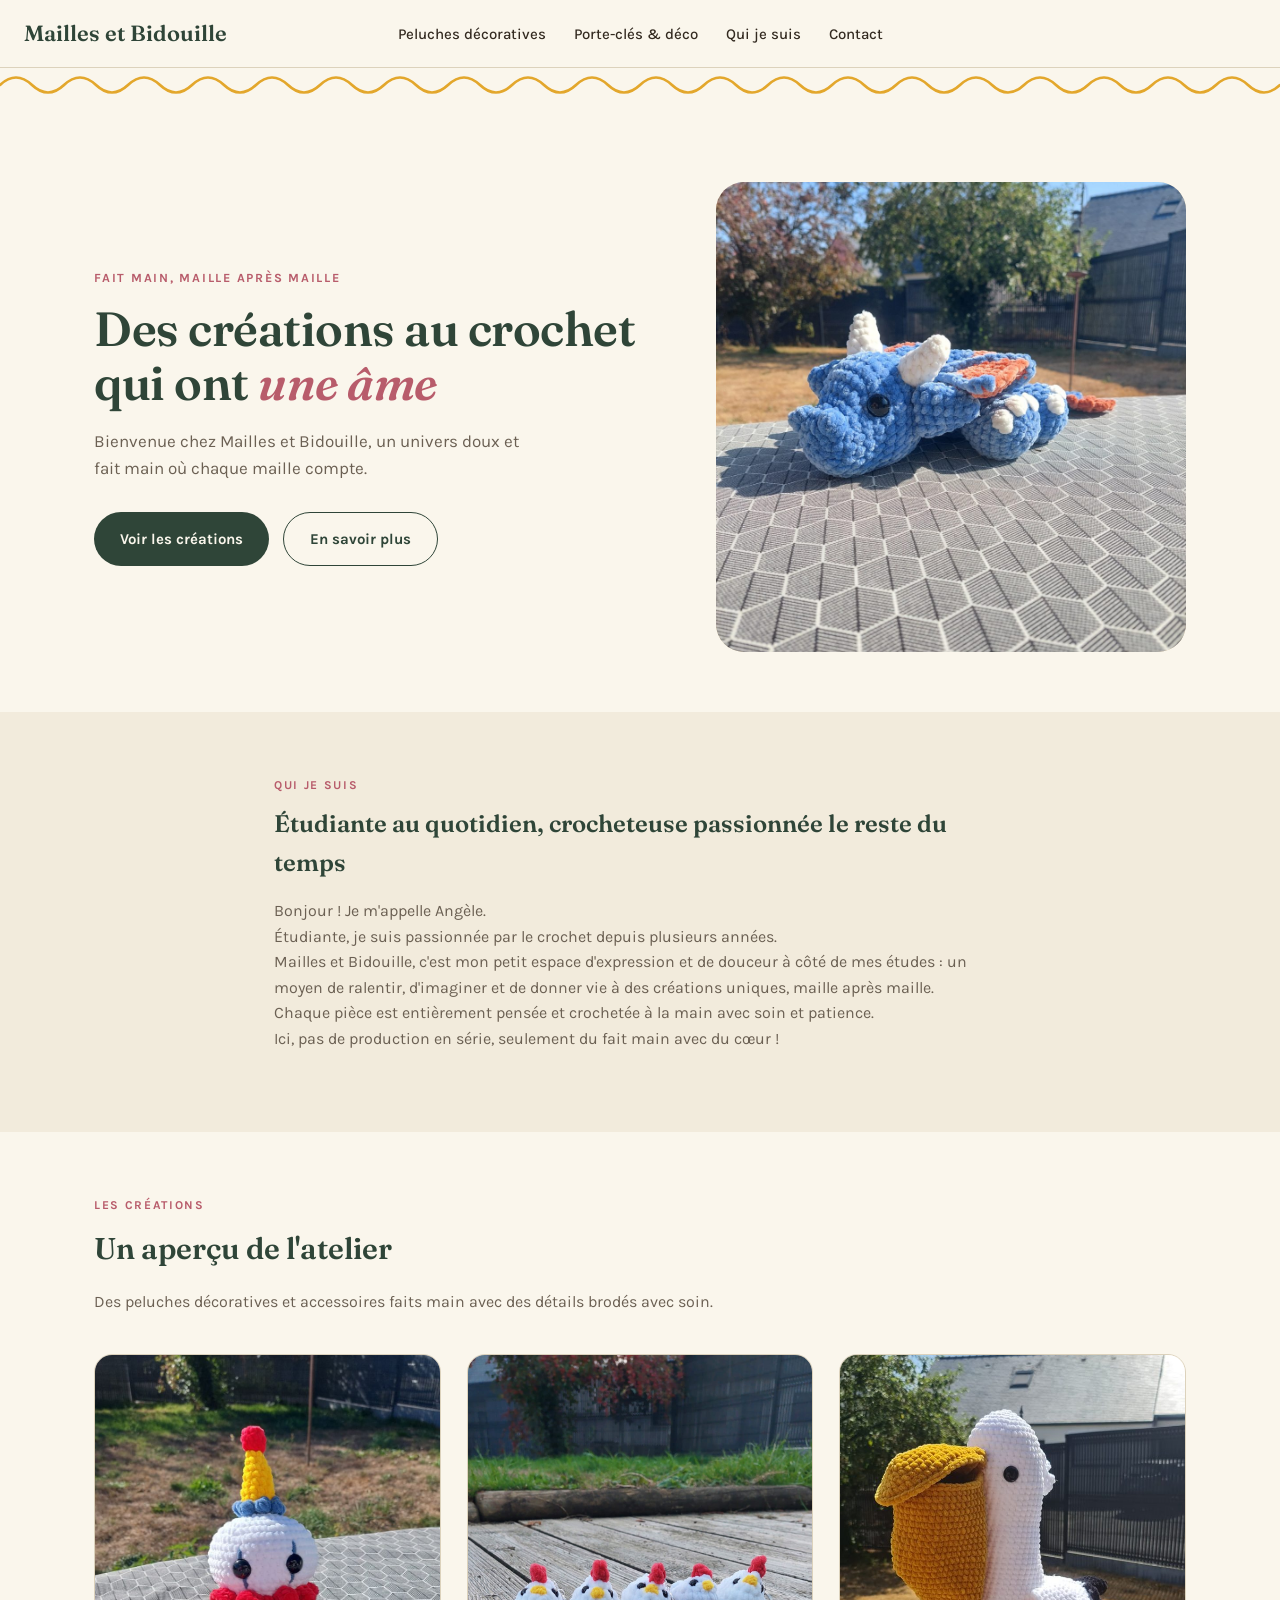
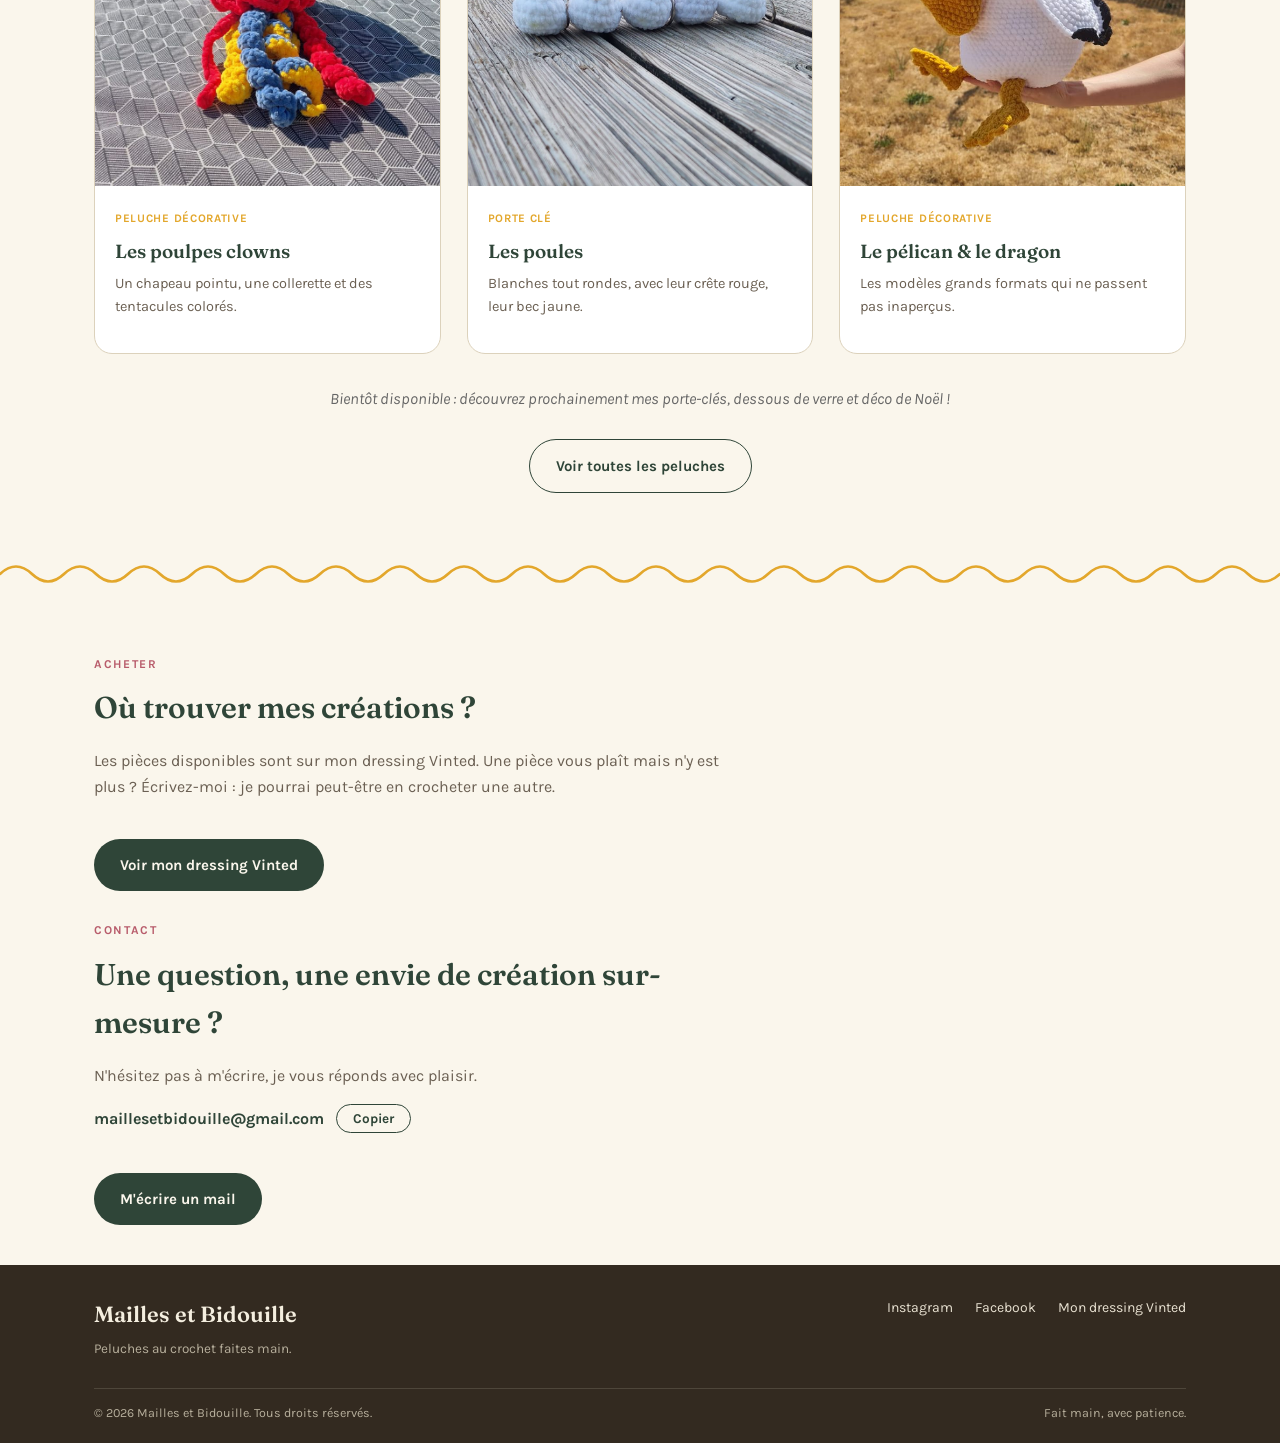
==== index.html @ f233ca24 "Update index.html" ====
<!DOCTYPE html>
<html lang="fr">
  <head>
  <meta charset="UTF-8">
  <meta name="viewport" content="width=device-width, initial-scale=1.0">
  <title>Mailles et Bidouille - Peluches au crochet faites main</title>
  <meta name="description" content="Mailles et Bidouille : peluches décoratives au crochet, faites main.">
  <link rel="preconnect" href="https://fonts.googleapis.com">
  <link rel="preconnect" href="https://fonts.gstatic.com" crossorigin>
  <link href="https://fonts.googleapis.com/css2?family=Fraunces:ital,opsz,wght@0,9..144,400;0,9..144,600;1,9..144,500&family=Karla:wght@400;500;700&display=swap" rel="stylesheet">
  <link rel="stylesheet" href="style.css">
  </head>
  <body>

  <header>
    <div class="nav">
      <a href="index.html" class="logo">
        Mailles et Bidouille
      </a>
      <nav class="links">
        <a href="peluches.html">Peluches décoratives</a>
        <a href="accessoires.html">Porte-clés &amp; déco</a>
        <a href="index.html#atelier">Qui je suis</a>
        <a href="index.html#contact">Contact</a>
      </nav>
      <button class="burger" aria-label="Ouvrir le menu" aria-expanded="false" aria-controls="mobile-panel"><span></span><span></span><span></span></button>
    </div>
    <div class="mobile-panel" id="mobile-panel">
      <a href="peluches.html">Peluches décoratives</a>
      <a href="accessoires.html">Porte-clés &amp; déco</a>
      <a href="index.html#atelier">Qui je suis</a>
      <a href="index.html#contact">Contact</a>
    </div>
  </header>

  <svg class="stitch-divider" viewBox="0 0 1200 34" preserveAspectRatio="none" aria-hidden="true">
    <path d="M0 17 Q 15 2, 30 17 T 60 17 T 90 17 T 120 17 T 150 17 T 180 17 T 210 17 T 240 17 T 270 17 T 300 17 T 330 17 T 360 17 T 390 17 T 420 17 T 450 17 T 480 17 T 510 17 T 540 17 T 570 17 T 600 17 T 630 17 T 660 17 T 690 17 T 720 17 T 750 17 T 780 17 T 810 17 T 840 17 T 870 17 T 900 17 T 930 17 T 960 17 T 990 17 T 1020 17 T 1050 17 T 1080 17 T 1110 17 T 1140 17 T 1170 17 T 1200 17"/>
  </svg>

  <main>
    <!-- 1. INTRO -->
    <section class="hero">
      <div class="wrap">
        <div>
          <span class="eyebrow">Fait main, maille après maille</span>
          <h1>Des créations au crochet qui ont <em>une âme</em></h1>
          <p class="lead">Bienvenue chez Mailles et Bidouille, un univers doux et fait main où chaque maille compte.</p>
          <div class="hero-actions">
            <a href="#creations" class="btn btn-primary">Voir les créations</a>
            <a href="#atelier" class="btn btn-secondary">En savoir plus</a>
          </div>
        </div>
        <div class="hero-art">
          <img src="images/peluches_deco/dragons/dragon1/peluche-dragon.jpg" alt="Peluche dragon bleu au crochet" width="1050" height="1400">
        </div>
      </div>
    </section>
    


    <!-- 2. QUI JE SUIS -->
    <section class="about" id="atelier">
      <div class="wrap solo">
        <div class="about-text">
          <span class="eyebrow" style="text-transform:uppercase;letter-spacing:.14em;font-size:12px;font-weight:700;color:var(--berry);display:block;margin-bottom:10px;">Qui je suis</span>
          <h2>Étudiante au quotidien, crocheteuse passionnée le reste du temps</h2>
          <p>
            Bonjour ! Je m'appelle Angèle. <br>
            Étudiante, je suis passionnée par le crochet depuis plusieurs années.<br>Mailles et Bidouille, c'est mon petit espace d'expression et de douceur à côté de mes études : un moyen de ralentir, d'imaginer et de donner vie à des créations uniques, maille après maille.<br>
            Chaque pièce est entièrement pensée et crochetée à la main avec soin et patience.
            <br>Ici, pas de production en série, seulement du fait main avec du cœur ! 
          </p>
        </div>
      </div>
    </section>

    <!-- 3. APERÇU DE L'ATELIER -->
    <section id="creations">
      <div class="wrap">
        <div class="section-head">
          <span class="eyebrow">Les créations</span>
          <h2>Un aperçu de l'atelier</h2>
          <p>Des peluches décoratives et accessoires faits main avec des détails brodés avec soin.</p>
        </div>
        <div class="grid-3">
          <!-- Vos cartes (Poulpe, Tortue, Pelican...) -->
          <a class="card card-link" href="peluche.html?id=poulpe-jaune&from=accueil">
            <div class="card-img tall"><img src="images/peluches_deco/clown/poulpe-clown-jaune.jpg" alt="Poulpe clown au crochet" loading="lazy"></div>
            <div class="card-body">
              <span class="tag">Peluche décorative</span>
              <h3>Les poulpes clowns</h3>
              <p>Un chapeau pointu, une collerette et des tentacules colorés.</p>
            </div>
          </a>
          <a class="card card-link" href="peluche.html?id=porte-cle-poule&from=accueil">
            <div class="card-img tall"><img src="images/portes_cle/poule/porte_cle_poules1.jpeg" alt="Porte_cle_poule" loading="lazy"></div>
            <div class="card-body">
              <span class="tag">Porte clé</span>
              <h3>Les poules</h3>
              <p>Blanches tout rondes, avec leur crête rouge, leur bec jaune.</p>
            </div>
          </a>
          <a class="card card-link" href="peluche.html?id=pelican&from=accueil">
            <div class="card-img tall"><img src="images/peluches_deco/pelican/peluche-pelican.jpg" alt="Peluche pélican au crochet" loading="lazy"></div>
            <div class="card-body">
              <span class="tag">Peluche décorative</span>
              <h3>Le pélican & le dragon</h3>
              <p>Les modèles grands formats qui ne passent pas inaperçus.</p>
            </div>
          </a>
        </div>

        <!-- Annonce des futures créations -->
        <div style="margin-top:32px; text-align:center;">
          <p style="font-style:italic; color:#666;">Bientôt disponible : découvrez prochainement mes porte-clés, dessous de verre et déco de Noël !</p>
          <a href="peluches.html" class="btn btn-secondary" style="margin-top:12px;">Voir toutes les peluches</a>
        </div>
      </div>
    </section>

  <svg class="stitch-divider" viewBox="0 0 1200 34" preserveAspectRatio="none" aria-hidden="true">
    <path d="M0 17 Q 15 2, 30 17 T 60 17 T 90 17 T 120 17 T 150 17 T 180 17 T 210 17 T 240 17 T 270 17 T 300 17 T 330 17 T 360 17 T 390 17 T 420 17 T 450 17 T 480 17 T 510 17 T 540 17 T 570 17 T 600 17 T 630 17 T 660 17 T 690 17 T 720 17 T 750 17 T 780 17 T 810 17 T 840 17 T 870 17 T 900 17 T 930 17 T 960 17 T 990 17 T 1020 17 T 1050 17 T 1080 17 T 1110 17 T 1140 17 T 1170 17 T 1200 17"/>
  </svg>

  <section class="vinted-section">
    <div class="wrap">
      <div class="section-head">
        <span class="eyebrow">Acheter</span>
        <h2>Où trouver mes créations ?</h2>
        <p>Les pièces disponibles sont sur mon dressing Vinted. Une pièce vous plaît mais n'y est plus ? Écrivez-moi : je pourrai peut-être en crocheter une autre.</p>
      </div>
      <!--<a href="https://www.vinted.fr/member/85136978-abreizha" class="btn btn-primary" target="_blank" rel="noopener noreferrer" data-vinted>Voir mon dressing Vinted</a>-->
      <a class="btn btn-primary" data-vinted>Voir mon dressing Vinted</a>
      
    </div>
  </section>

    <!-- 4. CONTACT -->
    <section id="contact">
      <div class="wrap">
        <div class="section-head">
          <span class="eyebrow">Contact</span>
          <h2>Une question, une envie de création sur-mesure ?</h2>
          <p>N'hésitez pas à m'écrire, je vous réponds avec plaisir.</p>
          <!--<p>maillesetbidouille@gmail.com</p>-->
          <div class="mail-row">
            <span class="mail-text">maillesetbidouille@gmail.com</span>
            <button type="button" class="copy-btn" data-copy="maillesetbidouille@gmail.com">Copier</button>
          </div>
        </div>
        <a href="mailto:maillesetbidouille@gmail.com" class="btn btn-primary">M'écrire un mail</a>
      </div>
    </section>
  </main>

  <footer>
    <div class="wrap">
      <div class="footer-top">
        <div>
          <a href="index.html" class="logo">
            Mailles et Bidouille
          </a>
          <p style="font-size:13.5px;color:#B7AF9C;margin-top:10px;max-width:34ch;">Peluches au crochet faites main.</p>
        </div>
        <div class="footer-social" data-social></div>
      </div>

      <div class="footer-bottom">
        <span>© 2026 Mailles et Bidouille. Tous droits réservés.</span>
        <span>Fait main, avec patience.</span>
      </div>
    </div>
  </footer>

  <script src="script.js"></script>
  </body>
</html>
---- style.css ----
:root{
  --cream:#FAF6EC; --cream-2:#F2EBDC; --pine:#2F4538; --pine-light:#3F5B49;
  --mustard:#E3A72C; --berry:#B85C6B; --ink:#332A20; --ink-soft:#6B6053;
  --line:#DCD2BC; --radius:18px;
}
*{box-sizing:border-box;}
html{scroll-behavior:smooth;}
body{margin:0;background:var(--cream);color:var(--ink);font-family:'Karla',sans-serif;line-height:1.6;}
h1,h2,h3{font-family:'Fraunces',serif;font-weight:600;color:var(--pine);margin:0 0 0.5rem;}
a{color:inherit;text-decoration:none;}
img{max-width:100%;display:block;}
.wrap{max-width:1140px;margin:0 auto;padding:0 24px;}

/* --- header / nav --- */
header{position:sticky;top:0;z-index:50;background:rgba(250,246,236,0.92);backdrop-filter:blur(6px);border-bottom:1px solid var(--line);}
/*.nav{display:flex;align-items:center;justify-content:space-between;padding:16px 24px;}
*/
.nav{display:grid;grid-template-columns:1fr auto 1fr;align-items:center;padding:16px 24px;}
.logo{justify-self:start;}
.burger{grid-column:3;justify-self:end;}


.logo{font-family:'Fraunces',serif;font-weight:600;font-size:22px;color:var(--pine);display:flex;align-items:center;gap:8px;}
.logo svg{width:26px;height:26px;flex-shrink:0;}
nav.links{display:flex;gap:28px;font-size:15px;font-weight:500;align-items:center;}
nav.links a{position:relative;padding:4px 0;color:var(--ink);}
nav.links a.active{color:var(--berry);}
nav.links a:hover{color:var(--berry);}
.has-dropdown{position:relative;}
.dd-toggle{display:flex;align-items:center;gap:5px;cursor:pointer;}
.dd-toggle svg{width:11px;height:11px;transition:transform .15s ease;}
.has-dropdown:hover .dd-toggle svg{transform:rotate(180deg);}
.dropdown{position:absolute;top:100%;left:50%;transform:translateX(-50%);background:#fff;border:1px solid var(--line);border-radius:12px;padding:8px;min-width:180px;box-shadow:0 10px 24px rgba(51,42,32,0.1);opacity:0;visibility:hidden;translate:0 6px;transition:opacity .15s ease,visibility .15s ease,translate .15s ease;}
.has-dropdown:hover .dropdown{opacity:1;visibility:visible;translate:0 0;}
.dropdown a{display:flex;align-items:center;justify-content:space-between;padding:9px 12px;border-radius:8px;font-size:14.5px;}
.dropdown a:hover{background:var(--cream-2);color:var(--berry);}
.dropdown .soon{font-size:10.5px;color:var(--ink-soft);font-weight:700;text-transform:uppercase;letter-spacing:.04em;}
.nav-cta{background:var(--pine);color:var(--cream);padding:10px 20px;border-radius:999px;font-weight:700;font-size:14px;white-space:nowrap;}
.nav-cta:hover{background:var(--pine-light);}

/* --- mobile menu --- */
.burger{display:none;background:none;border:none;padding:6px;cursor:pointer;}
.burger span{display:block;width:22px;height:2px;background:var(--pine);margin:5px 0;border-radius:2px;transition:transform .2s ease,opacity .2s ease;}
.burger.open span:nth-child(1){transform:translateY(7px) rotate(45deg);}
.burger.open span:nth-child(2){opacity:0;}
.burger.open span:nth-child(3){transform:translateY(-7px) rotate(-45deg);}
.mobile-panel{display:none;flex-direction:column;gap:2px;padding:8px 24px 18px;border-bottom:1px solid var(--line);background:var(--cream);}
.mobile-panel.open{display:flex;}
.mobile-panel a{padding:12px 4px;font-size:15.5px;font-weight:500;border-bottom:1px solid var(--line);}
.mobile-panel a:last-child{border-bottom:none;}
.mobile-panel .soon{font-size:11px;color:var(--ink-soft);margin-left:6px;}

@media (max-width:760px){
  nav.links,.nav-cta{display:none;}
  .burger{display:block;}
}

/* --- stitch divider --- */
.stitch-divider{width:100%;height:34px;display:block;margin:0;}
.stitch-divider path{fill:none;stroke:var(--mustard);stroke-width:2.5;stroke-linecap:round;}

/* --- buttons --- */
.btn{display:inline-flex;align-items:center;gap:8px;padding:14px 26px;border-radius:999px;font-weight:700;font-size:15px;transition:transform .15s ease;}
.btn-primary{background:var(--pine);color:var(--cream);}
.btn-primary:hover{background:var(--pine-light);transform:translateY(-1px);}
.btn-secondary{background:transparent;color:var(--pine);border:1.5px solid var(--pine);}
.btn-secondary:hover{background:var(--cream-2);transform:translateY(-1px);}

/* --- hero --- */
.hero{padding:80px 0 60px;}
.hero .wrap{display:grid;grid-template-columns:1.1fr 0.9fr;gap:48px;align-items:center;}
.hero .eyebrow{text-transform:uppercase;letter-spacing:0.14em;font-size:12.5px;font-weight:700;color:var(--berry);margin-bottom:14px;display:block;}
.hero h1{font-size:48px;line-height:1.12;letter-spacing:-0.01em;}
.hero h1 em{font-style:italic;color:var(--berry);}
.hero p.lead{font-size:17px;color:var(--ink-soft);max-width:44ch;margin:18px 0 30px;}
.hero-actions{display:flex;gap:14px;flex-wrap:wrap;}
.hero-art{position:relative;aspect-ratio:1/1;border-radius:28px;background:linear-gradient(155deg,#EFE2C2,#E7D3B0);display:flex;align-items:center;justify-content:center;overflow:hidden;}
.hero-art img{width:100%;height:100%;object-fit:cover;object-position:center 40%;}
@media (max-width:820px){
  .hero{padding-top:48px;}
  .hero .wrap{grid-template-columns:1fr;}
  .hero h1{font-size:34px;}
  .hero-art{order:-1;aspect-ratio:16/10;}
}

/* --- section shells --- */
section{padding:64px 0;}
.section-head{max-width:640px;margin-bottom:40px;}
.section-head .eyebrow{text-transform:uppercase;letter-spacing:0.14em;font-size:12px;font-weight:700;color:var(--berry);display:block;margin-bottom:10px;}
.section-head h2{font-size:30px;}
.section-head p{color:var(--ink-soft);font-size:16px;}
.page-head{padding:56px 0 20px;text-align:center;}
.page-head .eyebrow{text-transform:uppercase;letter-spacing:.14em;font-size:12px;font-weight:700;color:var(--berry);display:block;margin-bottom:10px;}
.page-head h1{font-size:38px;line-height:1.15;}
@media (max-width:560px){ .page-head h1{font-size:30px;} }
.page-head p{color:var(--ink-soft);font-size:16px;max-width:52ch;margin:14px auto 0;}

/* --- about --- */
.about{background:var(--cream-2);}
.about .wrap{display:grid;grid-template-columns:0.85fr 1.15fr;gap:48px;align-items:center;}
.about-photo{aspect-ratio:4/5;border-radius:20px;background:#E4D6BC;display:flex;align-items:center;justify-content:center;color:var(--ink-soft);font-size:13px;border:1px solid var(--line);}
.about-text p{font-size:16px;color:var(--ink-soft);margin-bottom:16px;}
.about .wrap.solo{grid-template-columns:1fr;max-width:780px;}
.nav-cta{margin-left:16px;}
@media (max-width:820px){ .about .wrap{grid-template-columns:1fr;} }

/* --- creations / cards grid --- */
.grid-3{display:grid;grid-template-columns:repeat(3,1fr);gap:26px;}
.grid-2{display:grid;grid-template-columns:repeat(2,1fr);gap:28px;}
.card{background:#fff;border:1px solid var(--line);border-radius:var(--radius);overflow:hidden;}
.card-img{aspect-ratio:1/1;background:linear-gradient(160deg,#F0E4CB,#E3D2AF);display:flex;align-items:center;justify-content:center;color:var(--ink-soft);font-size:12.5px;text-align:center;padding:12px;}
.card-img img{width:100%;height:100%;object-fit:cover;}
.card-img.tall{aspect-ratio:4/5;padding:0;}
.card-img.tall img{object-position:center 40%;}
.card-img.tall img[src*="poulpe"]{object-position:center 15%;}
.card-img img[data-zoom]{cursor:zoom-in;}
.card-body.compact{padding:14px 18px 18px;}
.card-body.compact h3{font-size:17px;margin:4px 0 0;}

/* --- familles de la galerie --- */
.gallery-section{padding:36px 0 12px;}
.gallery-title{font-size:26px;margin-bottom:22px;display:flex;align-items:center;gap:12px;}
.gallery-title::after{content:"";flex:1;height:2px;background:repeating-linear-gradient(90deg,var(--mustard) 0 8px,transparent 8px 16px);opacity:.7;}

/* --- agrandissement photo --- */
.lightbox{position:fixed;inset:0;background:rgba(51,42,32,0.92);display:none;align-items:center;justify-content:center;padding:24px;z-index:100;cursor:zoom-out;}
.lightbox.open{display:flex;}
.lightbox img{max-width:100%;max-height:100%;object-fit:contain;border-radius:12px;}
.lightbox-close{position:absolute;top:14px;right:18px;background:none;border:none;color:#fff;font-size:38px;line-height:1;cursor:pointer;}
.card-body{padding:18px 20px 22px;}
.card-body .tag{font-size:11.5px;font-weight:700;letter-spacing:0.06em;text-transform:uppercase;color:var(--mustard);}
.card-body h3{font-size:19px;margin:6px 0 6px;}
.card-body p{font-size:14.5px;color:var(--ink-soft);margin:0 0 12px;}
@media (max-width:820px){ .grid-3{grid-template-columns:1fr 1fr;} }
@media (max-width:560px){ .grid-3,.grid-2{grid-template-columns:1fr;} }

.soon-card{background:var(--cream-2);border:1px dashed var(--line);border-radius:var(--radius);padding:36px;text-align:center;color:var(--ink-soft);margin-top:36px;}
.soon-card h3{color:var(--pine);font-size:19px;}

/* --- peluches banner --- */
.peluches{background:var(--pine);color:var(--cream);border-radius:28px;display:grid;grid-template-columns:1fr 1fr;overflow:hidden;}
.peluches-text{padding:56px;}
.peluches-text .eyebrow{color:var(--mustard);text-transform:uppercase;letter-spacing:.14em;font-size:12px;font-weight:700;}
.peluches-text h2{color:var(--cream);font-size:30px;margin:12px 0 14px;}
.peluches-text p{color:#D8DFD5;font-size:15.5px;margin-bottom:24px;max-width:42ch;}
.peluches-img{background:linear-gradient(155deg,#3F5B49,#324A3B);display:flex;align-items:center;justify-content:center;color:#C9D3C6;font-size:13px;}
.peluches-img img{width:100%;height:100%;object-fit:cover;}
@media (max-width:820px){ .peluches{grid-template-columns:1fr;} .peluches-img{aspect-ratio:16/9;} .peluches-text{padding:36px 28px;} }

/* --- steps --- */
.steps{display:grid;grid-template-columns:repeat(3,1fr);gap:32px;}
.step .stitch-mark{width:38px;height:38px;border-radius:50%;background:var(--cream-2);border:2px solid var(--mustard);display:flex;align-items:center;justify-content:center;font-family:'Fraunces',serif;font-weight:600;color:var(--pine);font-size:15px;margin-bottom:14px;}
.step h3{font-size:17px;margin-bottom:6px;}
.step p{font-size:14.5px;color:var(--ink-soft);margin:0;}
@media (max-width:760px){ .steps{grid-template-columns:1fr;gap:26px;} }

/* --- forms (page Commander) --- */
.form-card{background:#fff;border:1px solid var(--line);border-radius:var(--radius);padding:36px;max-width:640px;margin:0 auto;}
.field{margin-bottom:20px;}
.field label{display:block;font-size:13.5px;font-weight:700;color:var(--pine);margin-bottom:6px;}
.field input,.field select,.field textarea{
  width:100%;padding:12px 14px;border:1px solid var(--line);border-radius:10px;
  font-family:'Karla',sans-serif;font-size:15px;background:var(--cream);color:var(--ink);
}
.field textarea{resize:vertical;min-height:110px;}
.field input:focus,.field select:focus,.field textarea:focus{outline:2px solid var(--mustard);outline-offset:1px;}
.field .error{color:#B23A3A;font-size:13px;margin-top:5px;display:none;}
.field.has-error input,.field.has-error select,.field.has-error textarea{border-color:#B23A3A;}
.field.has-error .error{display:block;}
.form-note{font-size:13px;color:var(--ink-soft);margin-top:14px;}
.form-success,.form-fail{border-radius:12px;padding:16px 18px;margin-bottom:24px;font-size:14.5px;}
.form-success{background:#E7F0E5;color:#2C5233;border:1px solid #C7DDC3;}
.form-fail{background:#F7E3E3;color:#7A2A2A;border:1px solid #ECC5C5;}

/* --- footer --- */
footer{background:var(--ink);color:#E9E2D2;padding:48px 0 28px;}
.footer-top{display:flex;justify-content:space-between;flex-wrap:wrap;gap:28px;margin-bottom:32px;}
footer .logo{color:#F4EEDF;}
.footer-links{display:flex;gap:32px;flex-wrap:wrap;font-size:14px;}
.footer-links a:hover{color:var(--mustard);}
.footer-bottom{border-top:1px solid rgba(233,226,210,0.15);padding-top:20px;font-size:12.5px;color:#B7AF9C;display:flex;justify-content:space-between;flex-wrap:wrap;gap:8px;}

/* --- galerie : 2 colonnes sur téléphone pour ne pas trop défiler --- */
@media (max-width:560px){
  .grid-3.gallery{grid-template-columns:1fr 1fr;gap:12px;}
  .gallery .card-body.compact{padding:10px 12px 14px;}
  .gallery .card-body.compact h3{font-size:15px;}
  .gallery .card-body.compact .tag{font-size:10.5px;}
  .gallery-title{font-size:22px;}
}


/* =====================================================================
   Cartes cliquables, page « une peluche », mention -36 mois
   ===================================================================== */
a.card-link{display:block;color:inherit;transition:transform .15s ease,box-shadow .15s ease;}
a.card-link:hover{transform:translateY(-3px);box-shadow:0 10px 22px rgba(51,42,32,0.10);}
a.card-link:focus-visible{outline:3px solid var(--mustard);outline-offset:3px;}

.back-link{display:inline-block;margin:32px 0 18px;font-size:14.5px;font-weight:700;color:var(--pine);}
.back-link:hover{color:var(--berry);}

.detail{display:grid;grid-template-columns:1fr 1fr;gap:48px;align-items:start;padding-bottom:24px;}
.detail-main{aspect-ratio:4/5;border-radius:22px;overflow:hidden;background:var(--cream-2);border:1px solid var(--line);}
.detail-main img{width:100%;height:100%;object-fit:cover;cursor:zoom-in;}
.thumbs{display:flex;gap:10px;margin-top:12px;}
.thumb{width:72px;height:72px;padding:0;border-radius:12px;overflow:hidden;border:2px solid transparent;background:var(--cream-2);cursor:pointer;}
.thumb img{width:100%;height:100%;object-fit:cover;}
.thumb.active{border-color:var(--mustard);}
.thumb:focus-visible{outline:3px solid var(--mustard);outline-offset:2px;}

.detail-info .eyebrow{text-transform:uppercase;letter-spacing:.14em;font-size:12px;font-weight:700;color:var(--berry);display:block;margin-bottom:10px;}
.detail-info h1{font-size:36px;line-height:1.15;margin-bottom:16px;}
.detail-text{font-size:16.5px;color:var(--ink-soft);margin:0 0 18px;}
.detail-size{font-size:15px;margin:0 0 18px;}
.detail-handmade{font-size:14px;color:var(--ink-soft);margin:18px 0 24px;}

.notice{background:#FFF6DD;border:1px solid #EBD38B;border-radius:14px;padding:14px 18px;}
.notice strong{display:block;font-size:13px;letter-spacing:.04em;text-transform:uppercase;color:#7A5A0B;margin-bottom:4px;}
.notice p{margin:0;font-size:14.5px;color:#5B4510;}

.see-also{padding-top:36px;padding-bottom:56px;}
.detail-missing{text-align:center;padding:72px 24px;}
.detail-missing p{color:var(--ink-soft);margin-bottom:24px;}

/* .footer-notice{font-size:13px;color:#D9D1BE;border-top:1px solid rgba(233,226,210,0.15);padding-top:18px;margin:0 0 18px;} */

@media (max-width:820px){
  .detail{grid-template-columns:1fr;gap:28px;}
  .detail-info h1{font-size:30px;}
}

/* --- accueil : section « Ce que je fais » --- */
.about-sub{font-size:19px;margin:26px 0 8px;}
.about-note{font-size:14px;color:#7A5A0B;background:#FFF6DD;border:1px solid #EBD38B;border-radius:12px;padding:10px 14px;display:inline-block;}

/* --- page peluche sur téléphone : 2 suggestions suffisent (évite une carte orpheline) --- */
@media (max-width:560px){
  .see-also .card:nth-child(3){display:none;}
}


.footer-social{display:flex;gap:22px;flex-wrap:wrap;font-size:14px;margin-top:14px;}
.footer-social a:hover{color:var(--mustard);}

/* --- bouton copier le mail --- */
.mail-row{display:flex;align-items:center;gap:12px;flex-wrap:wrap;margin:14px 0 0;}
.mail-text{font-weight:700;color:var(--pine);}
.copy-btn{font-family:'Karla',sans-serif;font-size:13.5px;font-weight:700;color:var(--pine);background:transparent;border:1.5px solid var(--pine);border-radius:999px;padding:6px 16px;cursor:pointer;transition:background .15s ease;}
.copy-btn:hover{background:var(--cream-2);}
.copy-btn.done{background:#E7F0E5;border-color:#2C5233;color:#2C5233;}


/* --- espaces resserrés --- */
/* .vinted-section{padding-bottom:30px;}
#contact{padding-top:0;padding-bottom:40px;}
footer{padding:36px 0 22px;}
.footer-top{margin-bottom:18px;}
.footer-social{margin-top:0;} */

.vinted-section{padding-bottom:30px;}
#contact{padding-top:0;padding-bottom:40px;}

/* --- footer resserré  --- */
footer{padding:32px 0 20px;}
.footer-top{margin-bottom:14px;gap:10px 28px;}
.footer-top p{margin-top:6px !important;}
.footer-social{margin-top:0;gap:8px 22px;}
.footer-notice{padding-top:14px;margin:0 0 14px;}
.footer-bottom{padding-top:14px;}
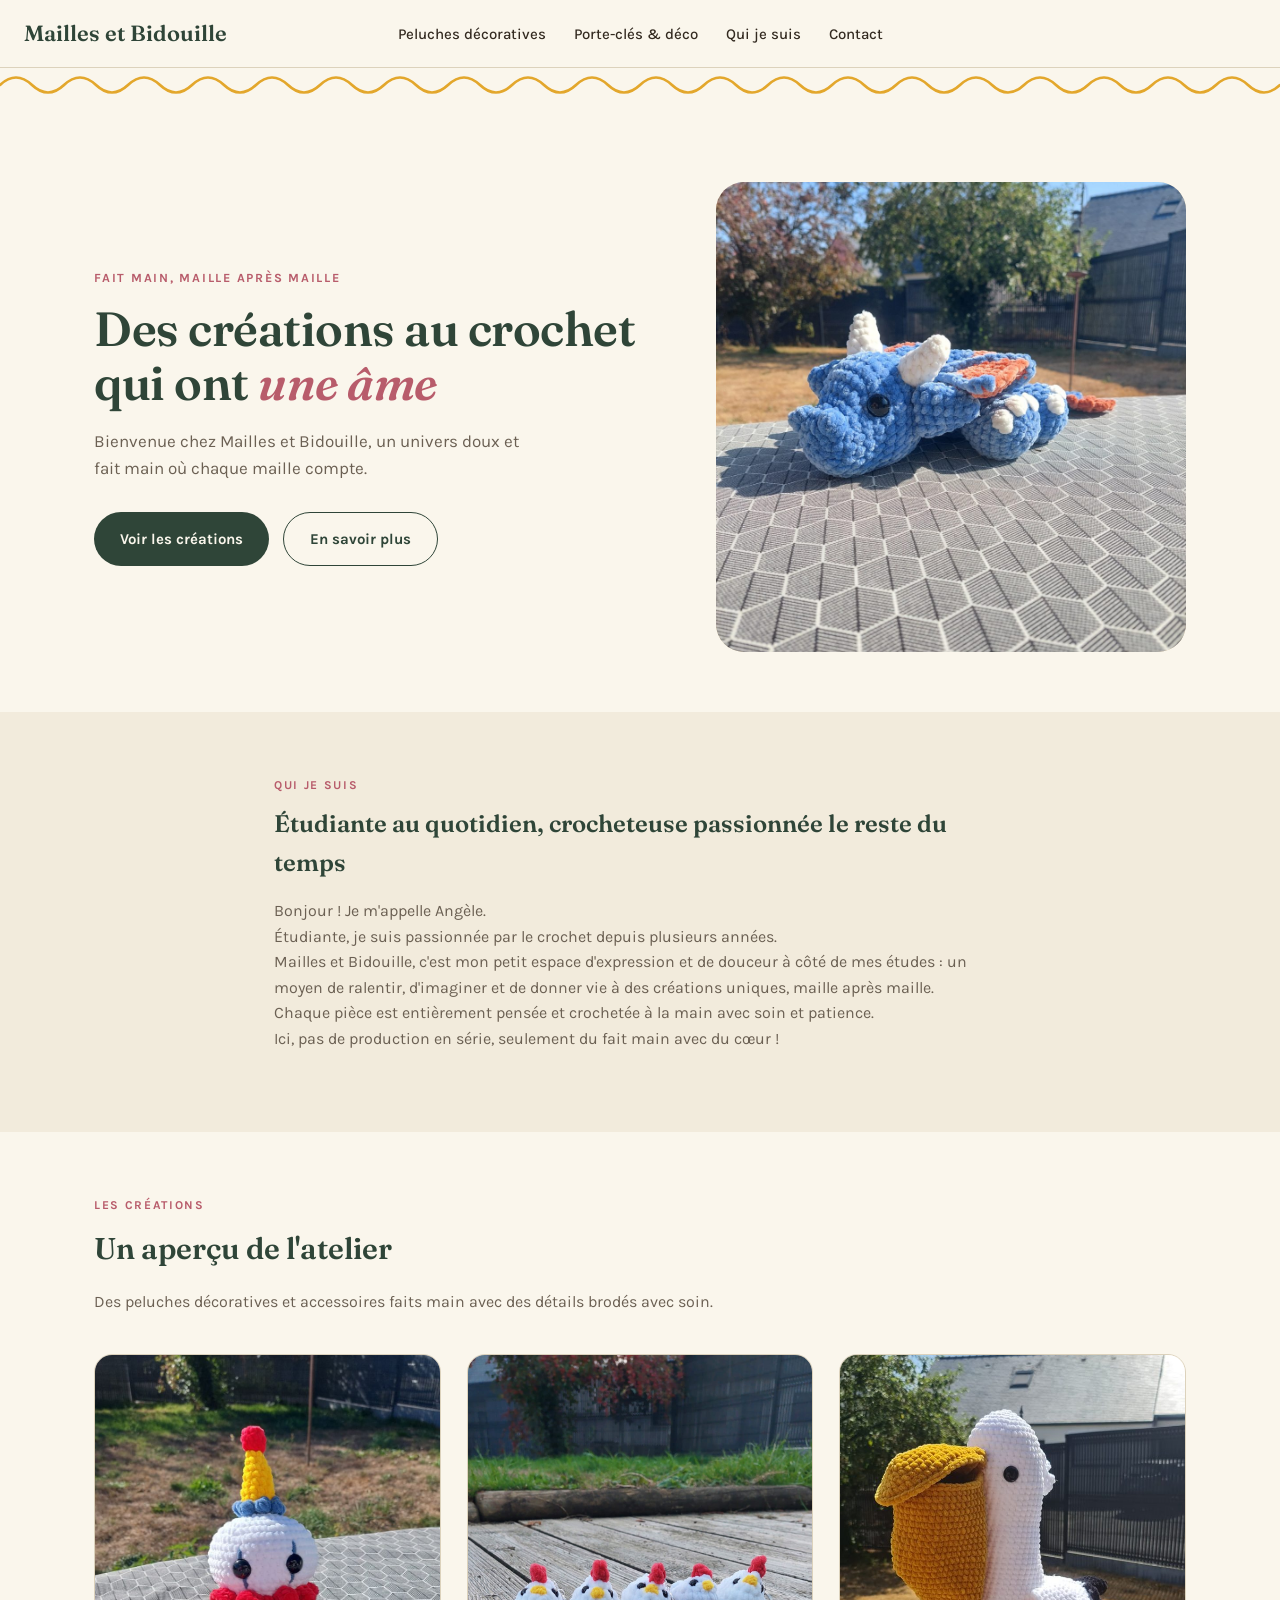
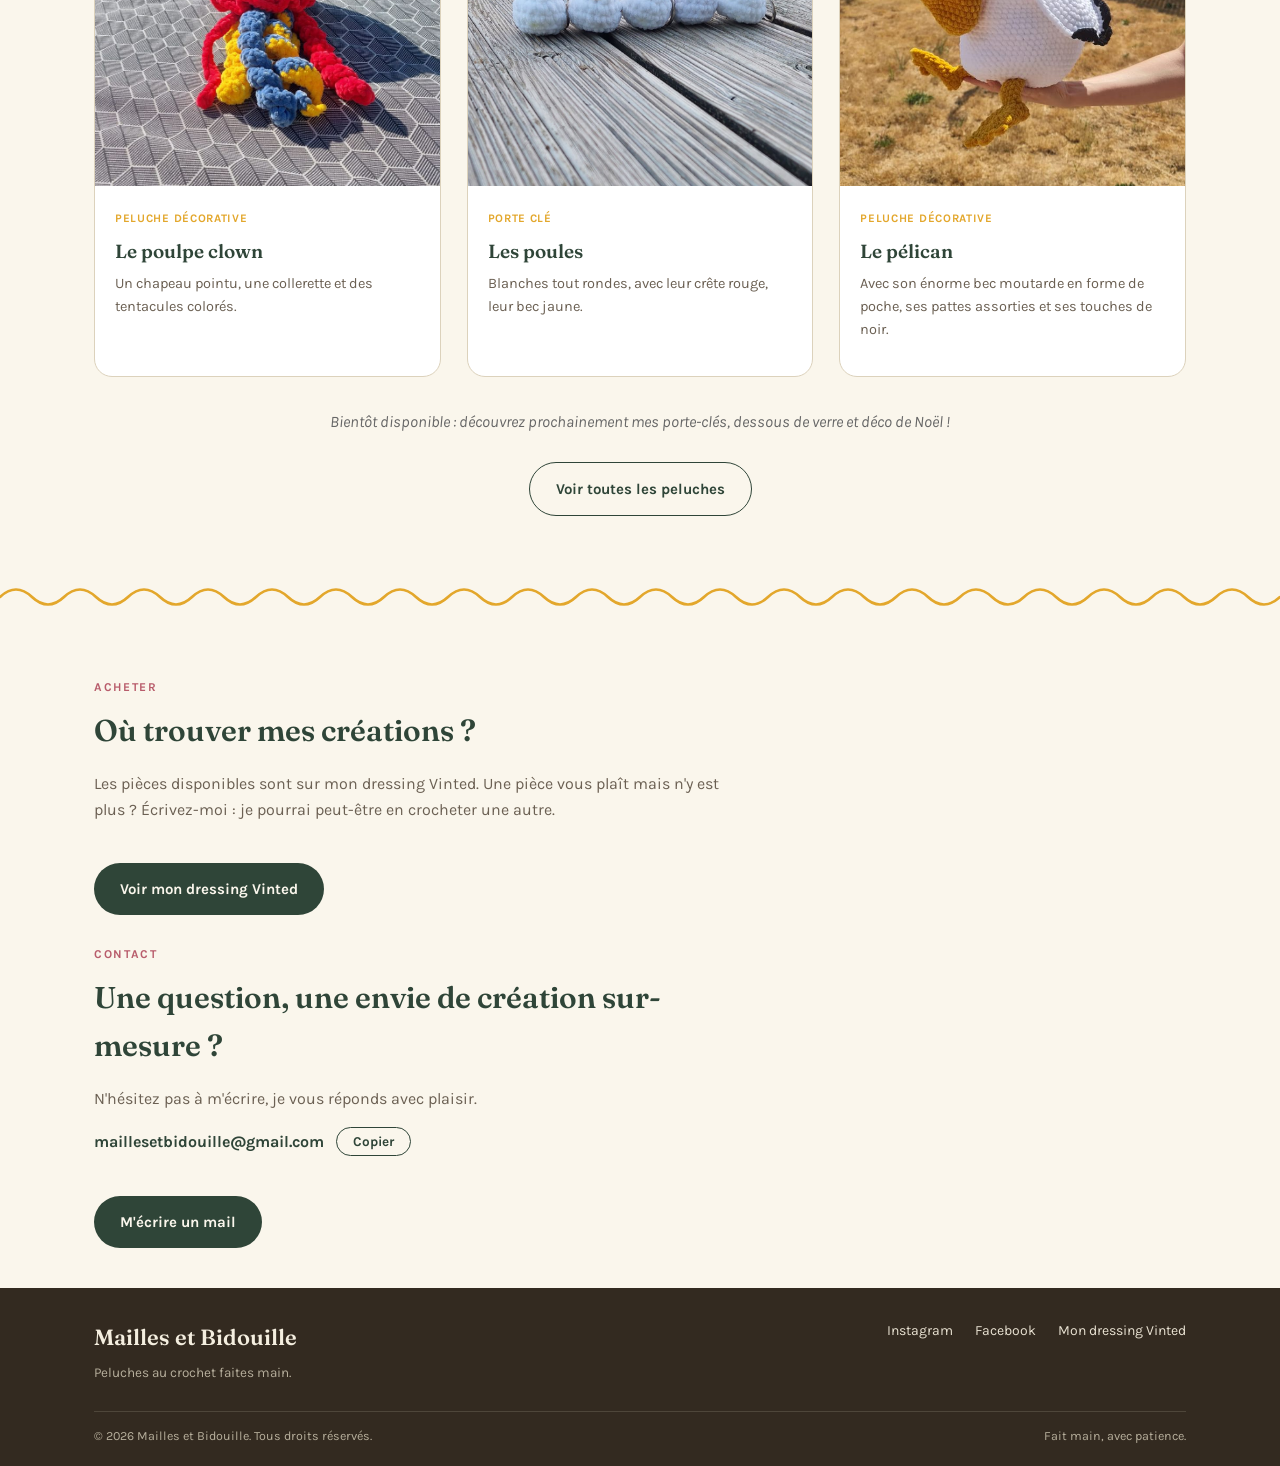
==== commit 12456436: "Update index.html" ====
--- a/index.html
+++ b/index.html
@@ -88,7 +88,7 @@
             <div class="card-img tall"><img src="images/peluches_deco/clown/poulpe-clown-jaune.jpg" alt="Poulpe clown au crochet" loading="lazy"></div>
             <div class="card-body">
               <span class="tag">Peluche décorative</span>
-              <h3>Les poulpes clowns</h3>
+              <h3>Le poulpe clown</h3>
               <p>Un chapeau pointu, une collerette et des tentacules colorés.</p>
             </div>
           </a>
@@ -104,8 +104,8 @@
             <div class="card-img tall"><img src="images/peluches_deco/pelican/peluche-pelican.jpg" alt="Peluche pélican au crochet" loading="lazy"></div>
             <div class="card-body">
               <span class="tag">Peluche décorative</span>
-              <h3>Le pélican & le dragon</h3>
-              <p>Les modèles grands formats qui ne passent pas inaperçus.</p>
+              <h3>Le pélican </h3>
+              <p>Avec son énorme bec moutarde en forme de poche, ses pattes assorties et ses touches de noir.</p>
             </div>
           </a>
         </div>
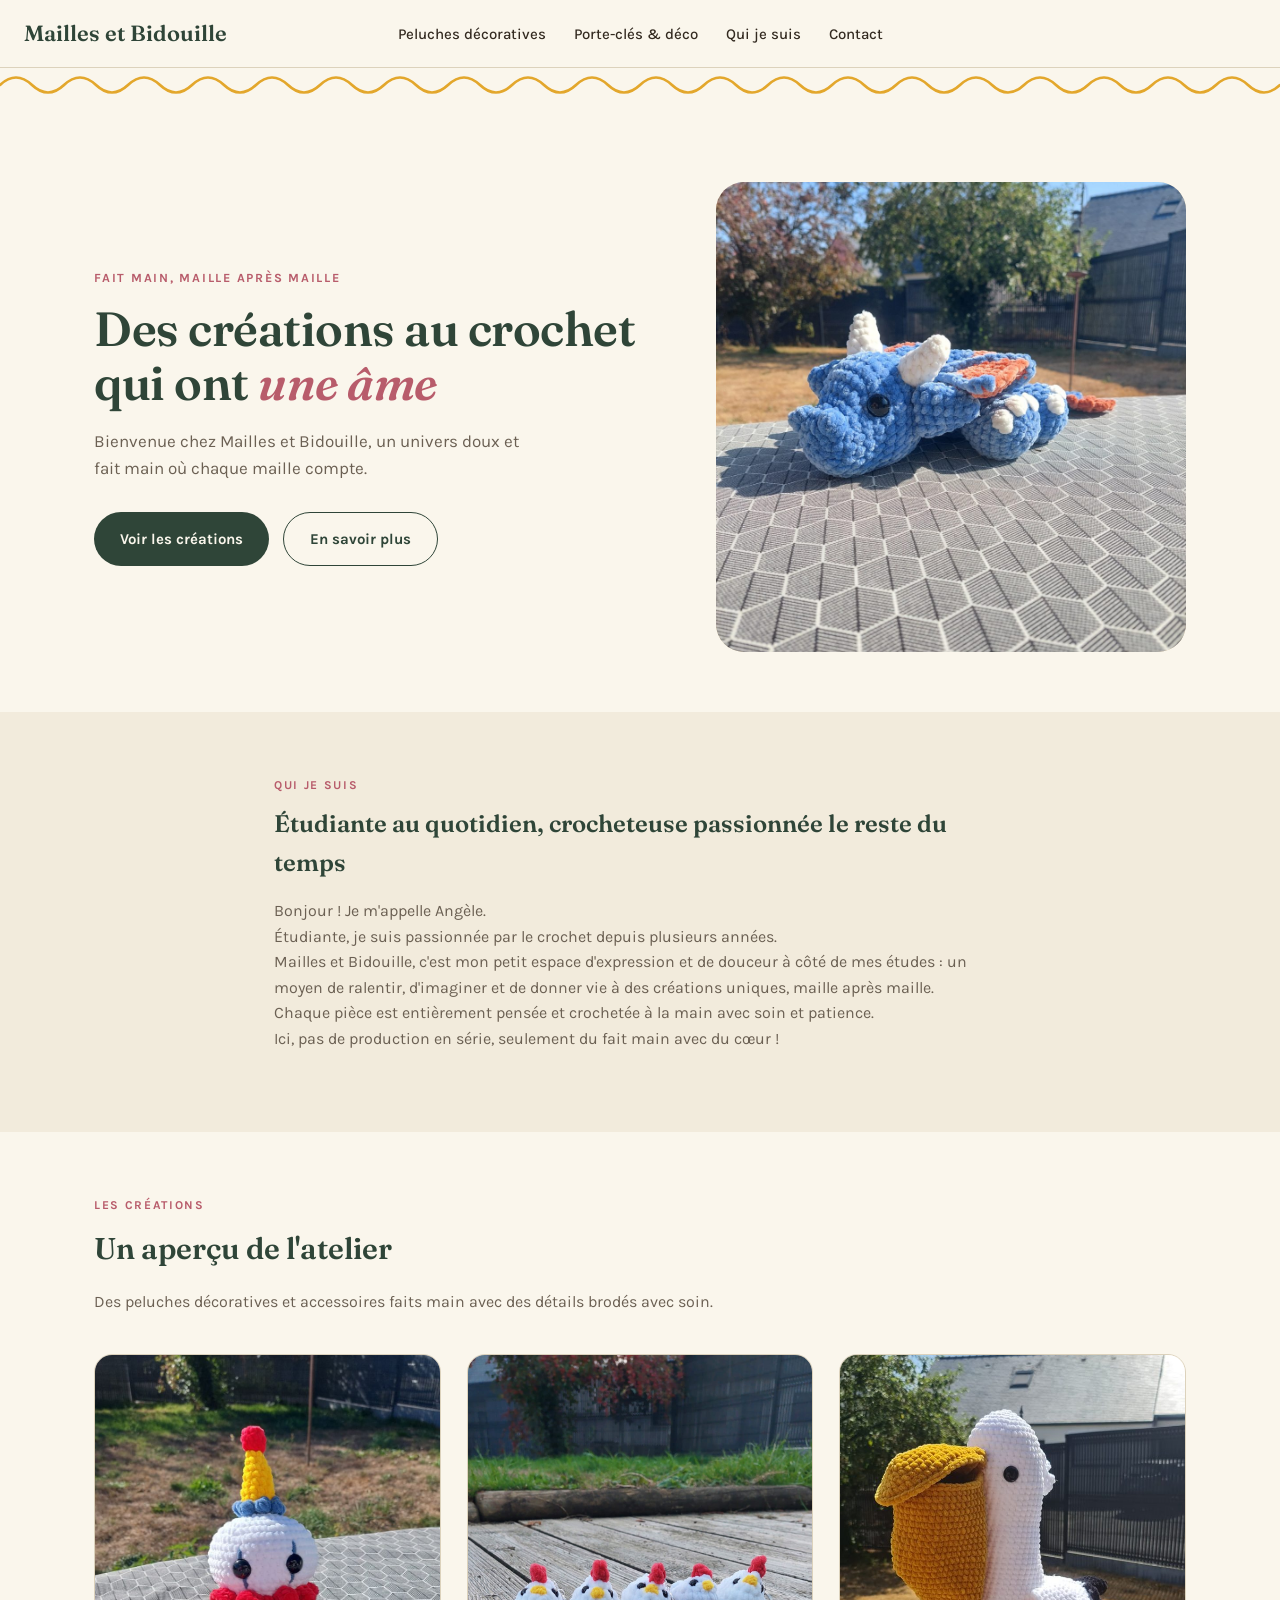
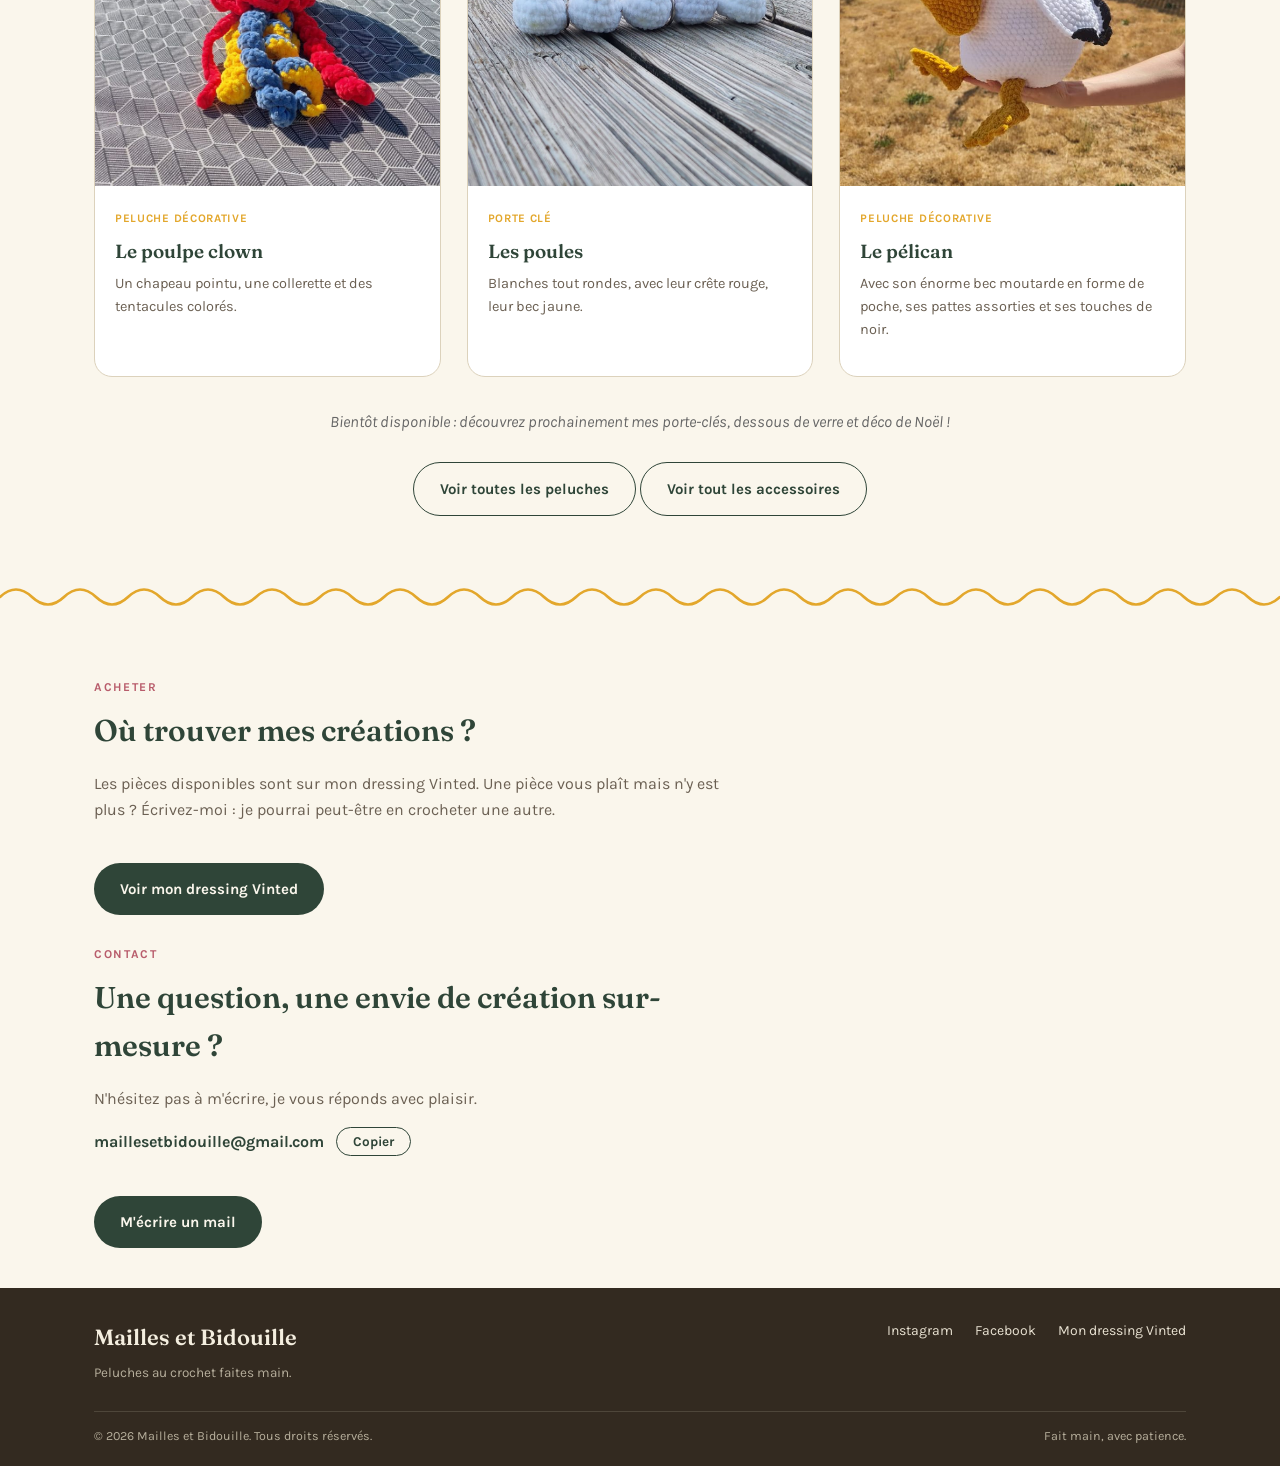
==== commit c1a58e99: "Update index.html" ====
--- a/index.html
+++ b/index.html
@@ -114,6 +114,8 @@
         <div style="margin-top:32px; text-align:center;">
           <p style="font-style:italic; color:#666;">Bientôt disponible : découvrez prochainement mes porte-clés, dessous de verre et déco de Noël !</p>
           <a href="peluches.html" class="btn btn-secondary" style="margin-top:12px;">Voir toutes les peluches</a>
+          <a href="accessoires.html" class="btn btn-secondary" style="margin-top:12px;">Voir tout les accessoires</a>
+
         </div>
       </div>
     </section>
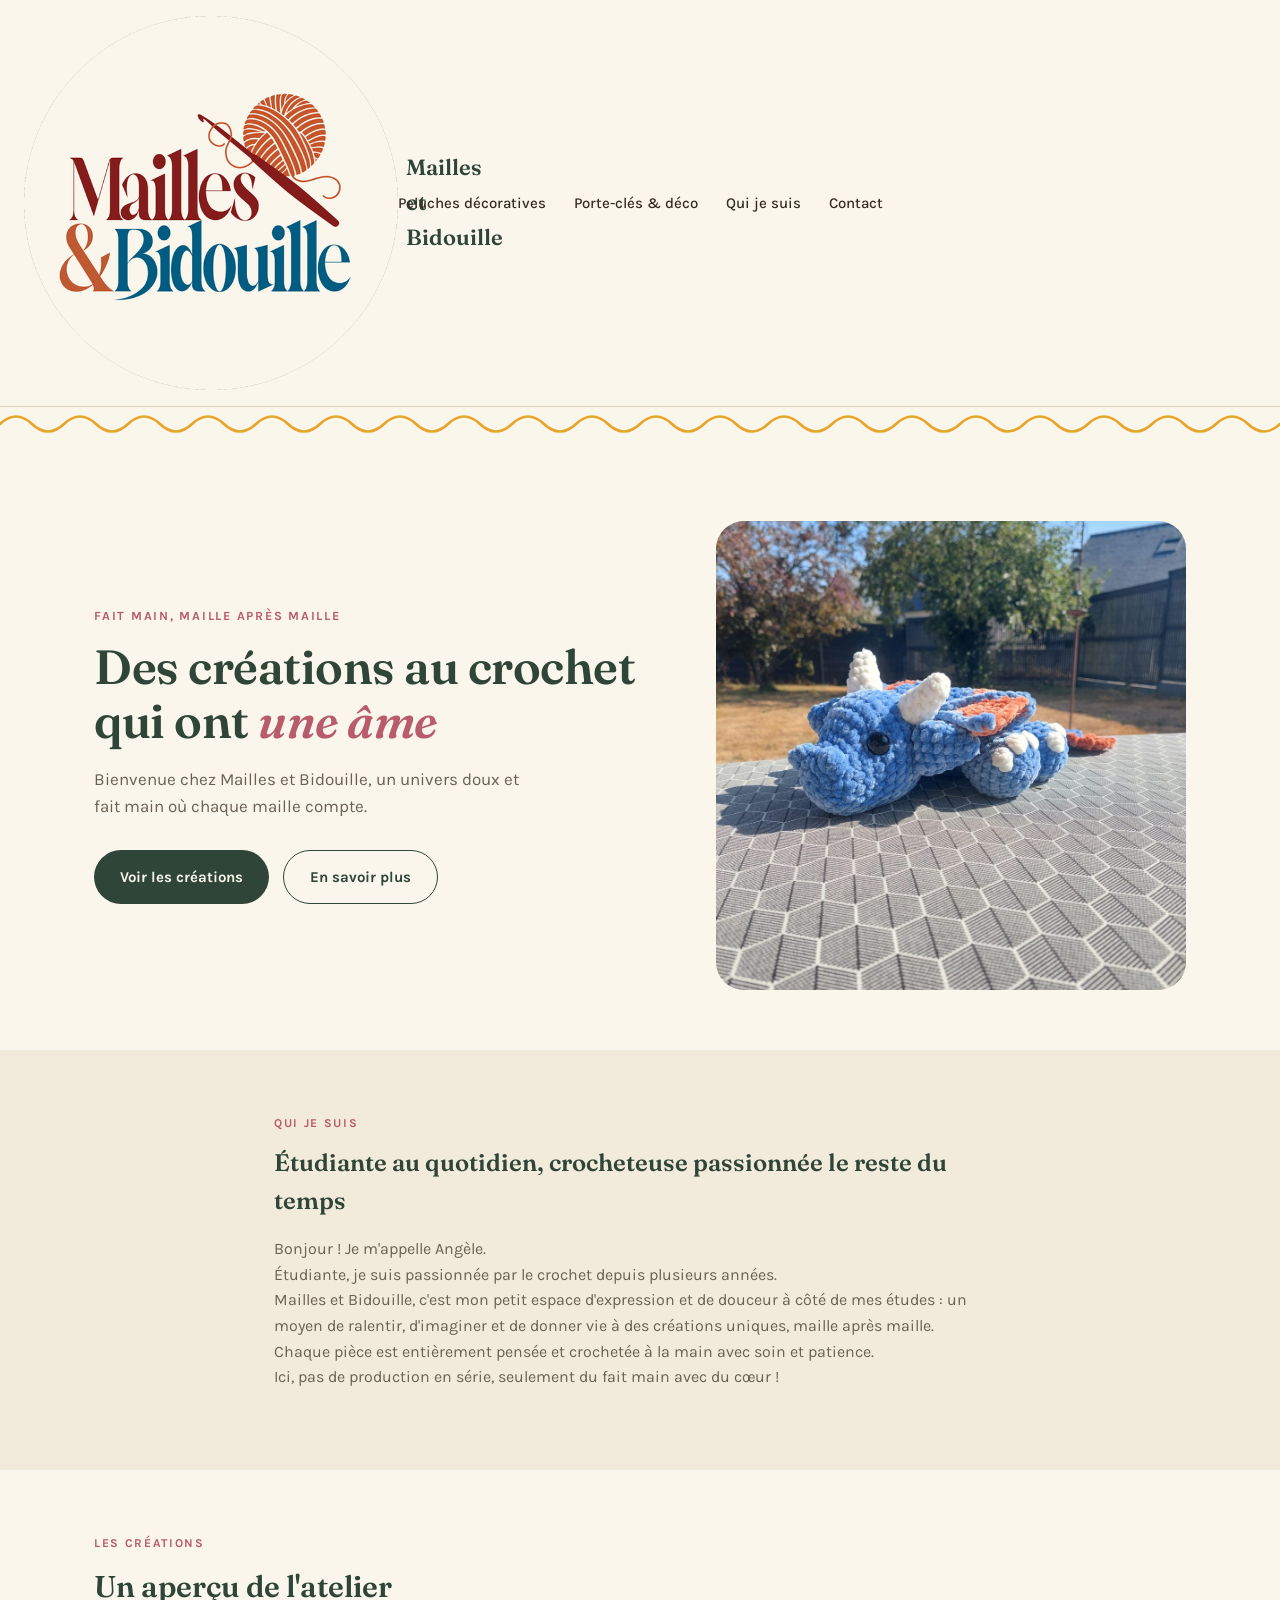
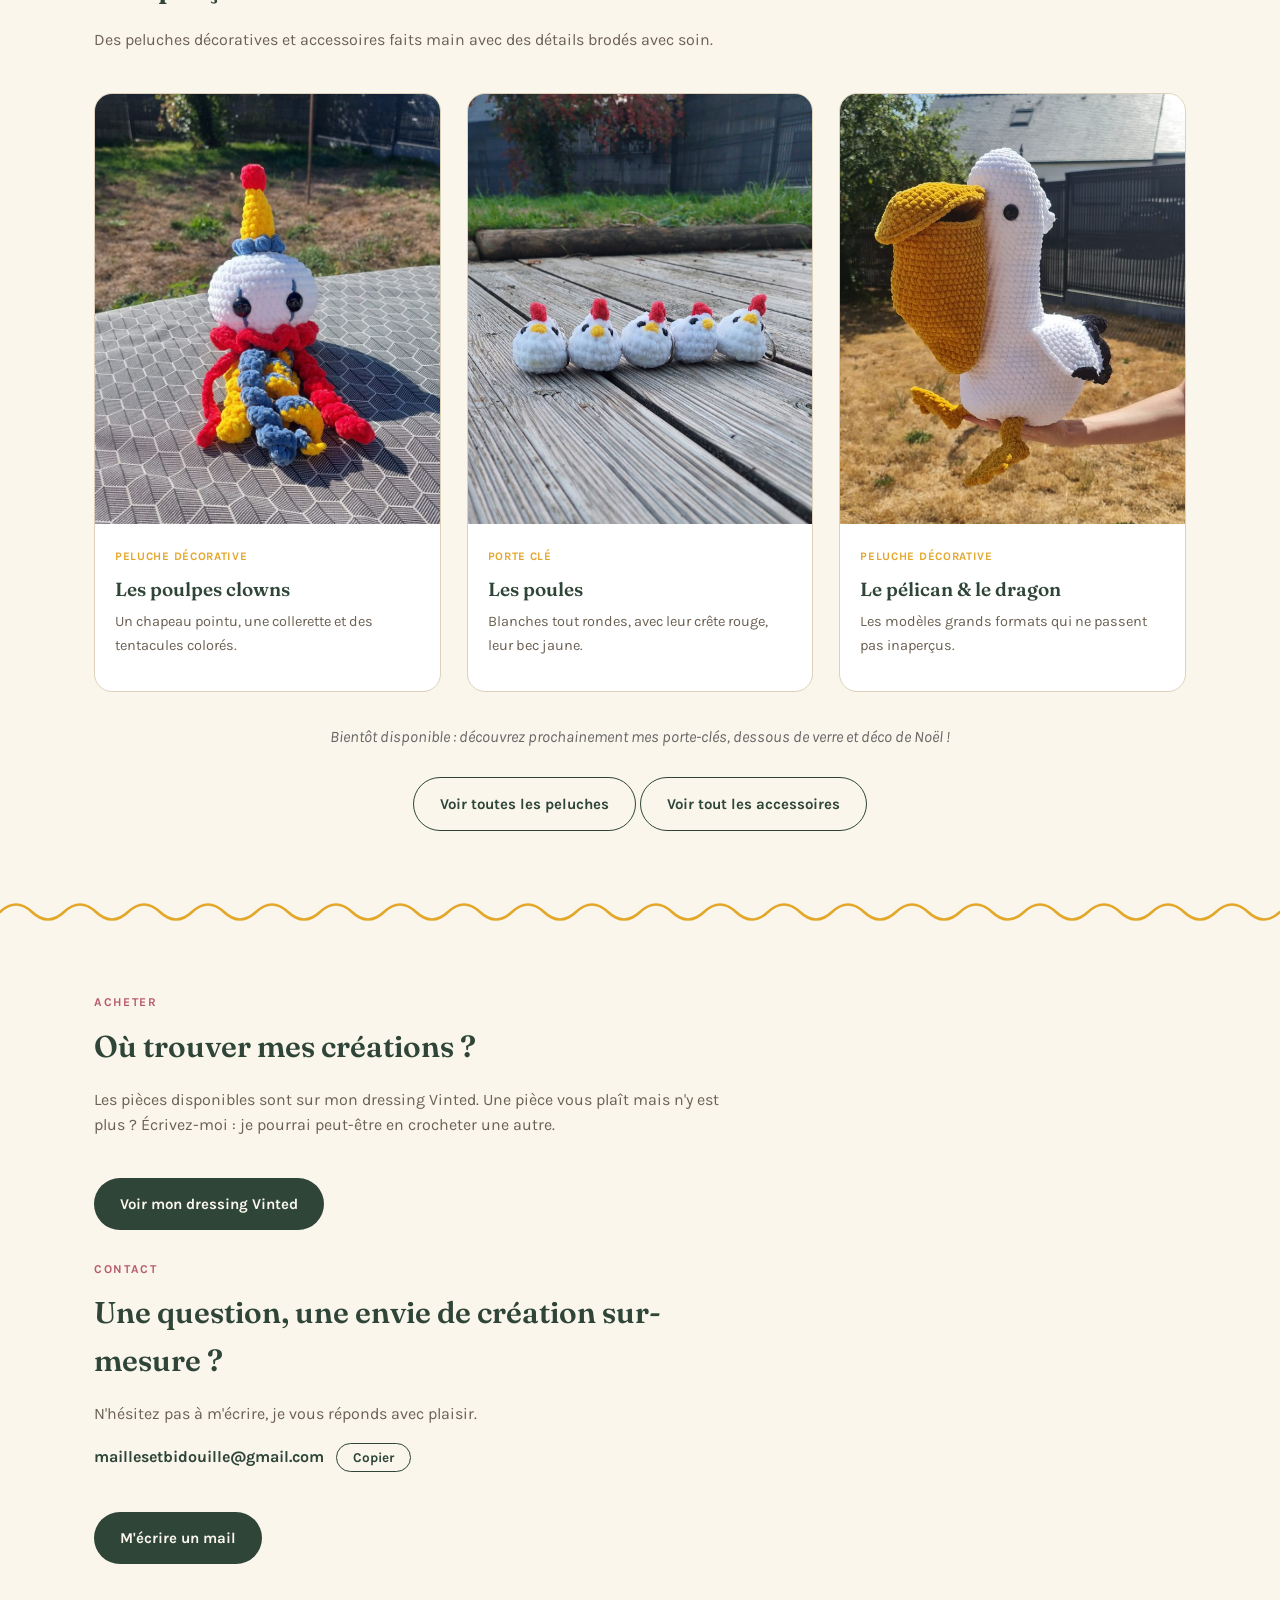
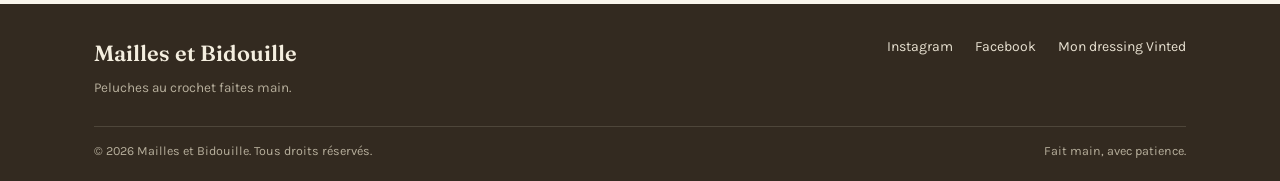
==== commit c7f73604: "Add files via upload" ====
--- a/index.html
+++ b/index.html
@@ -3,10 +3,11 @@
   <head>
   <meta charset="UTF-8">
   <meta name="viewport" content="width=device-width, initial-scale=1.0">
-  <title>Mailles et Bidouille - Peluches au crochet faites main</title>
+  <title>Mailles et Bidouille — Peluches au crochet faites main</title>
   <meta name="description" content="Mailles et Bidouille : peluches décoratives au crochet, faites main.">
   <link rel="preconnect" href="https://fonts.googleapis.com">
   <link rel="preconnect" href="https://fonts.gstatic.com" crossorigin>
+  <link rel="icon" href="images/favicon.png">
   <link href="https://fonts.googleapis.com/css2?family=Fraunces:ital,opsz,wght@0,9..144,400;0,9..144,600;1,9..144,500&family=Karla:wght@400;500;700&display=swap" rel="stylesheet">
   <link rel="stylesheet" href="style.css">
   </head>
@@ -15,6 +16,10 @@
   <header>
     <div class="nav">
       <a href="index.html" class="logo">
+        <!--
+        <svg viewBox="0 0 24 24" fill="none" xmlns="http://www.w3.org/2000/svg"><circle cx="12" cy="12" r="9" stroke="#E3A72C" stroke-width="1.6"/><path d="M6 12c2-3 4 3 6 0s4-3 6 0" stroke="#2F4538" stroke-width="1.6" stroke-linecap="round"/></svg>
+      -->
+        <img src="images/logo-rond.png" alt="" class="logo-img">
         Mailles et Bidouille
       </a>
       <nav class="links">
@@ -23,6 +28,7 @@
         <a href="index.html#atelier">Qui je suis</a>
         <a href="index.html#contact">Contact</a>
       </nav>
+      <!--<a href="index.html#contact" class="nav-cta">Me contacter</a>-->
       <button class="burger" aria-label="Ouvrir le menu" aria-expanded="false" aria-controls="mobile-panel"><span></span><span></span><span></span></button>
     </div>
     <div class="mobile-panel" id="mobile-panel">
@@ -88,7 +94,7 @@
             <div class="card-img tall"><img src="images/peluches_deco/clown/poulpe-clown-jaune.jpg" alt="Poulpe clown au crochet" loading="lazy"></div>
             <div class="card-body">
               <span class="tag">Peluche décorative</span>
-              <h3>Le poulpe clown</h3>
+              <h3>Les poulpes clowns</h3>
               <p>Un chapeau pointu, une collerette et des tentacules colorés.</p>
             </div>
           </a>
@@ -104,8 +110,8 @@
             <div class="card-img tall"><img src="images/peluches_deco/pelican/peluche-pelican.jpg" alt="Peluche pélican au crochet" loading="lazy"></div>
             <div class="card-body">
               <span class="tag">Peluche décorative</span>
-              <h3>Le pélican </h3>
-              <p>Avec son énorme bec moutarde en forme de poche, ses pattes assorties et ses touches de noir.</p>
+              <h3>Le pélican & le dragon</h3>
+              <p>Les modèles grands formats qui ne passent pas inaperçus.</p>
             </div>
           </a>
         </div>
@@ -115,7 +121,6 @@
           <p style="font-style:italic; color:#666;">Bientôt disponible : découvrez prochainement mes porte-clés, dessous de verre et déco de Noël !</p>
           <a href="peluches.html" class="btn btn-secondary" style="margin-top:12px;">Voir toutes les peluches</a>
           <a href="accessoires.html" class="btn btn-secondary" style="margin-top:12px;">Voir tout les accessoires</a>
-
         </div>
       </div>
     </section>
@@ -176,4 +181,4 @@
 
   <script src="script.js"></script>
   </body>
-</html> 
+</html> 
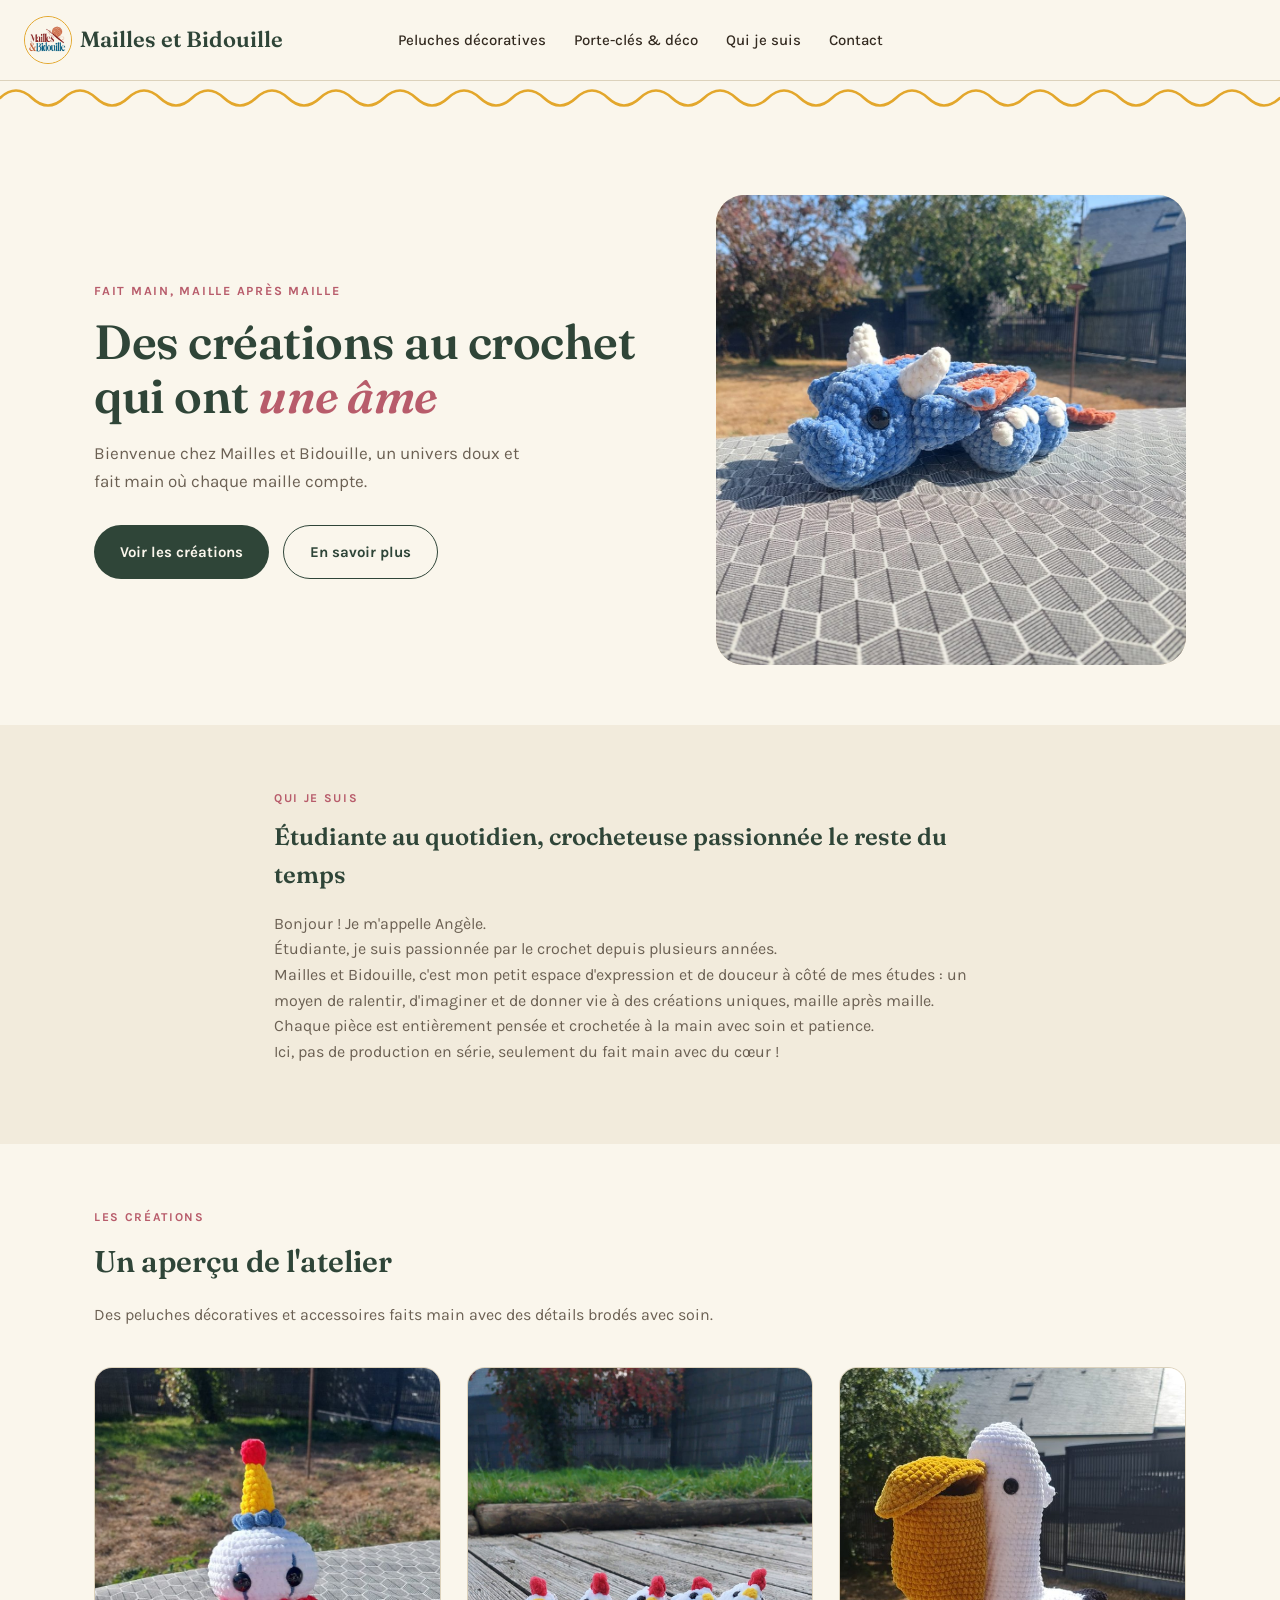
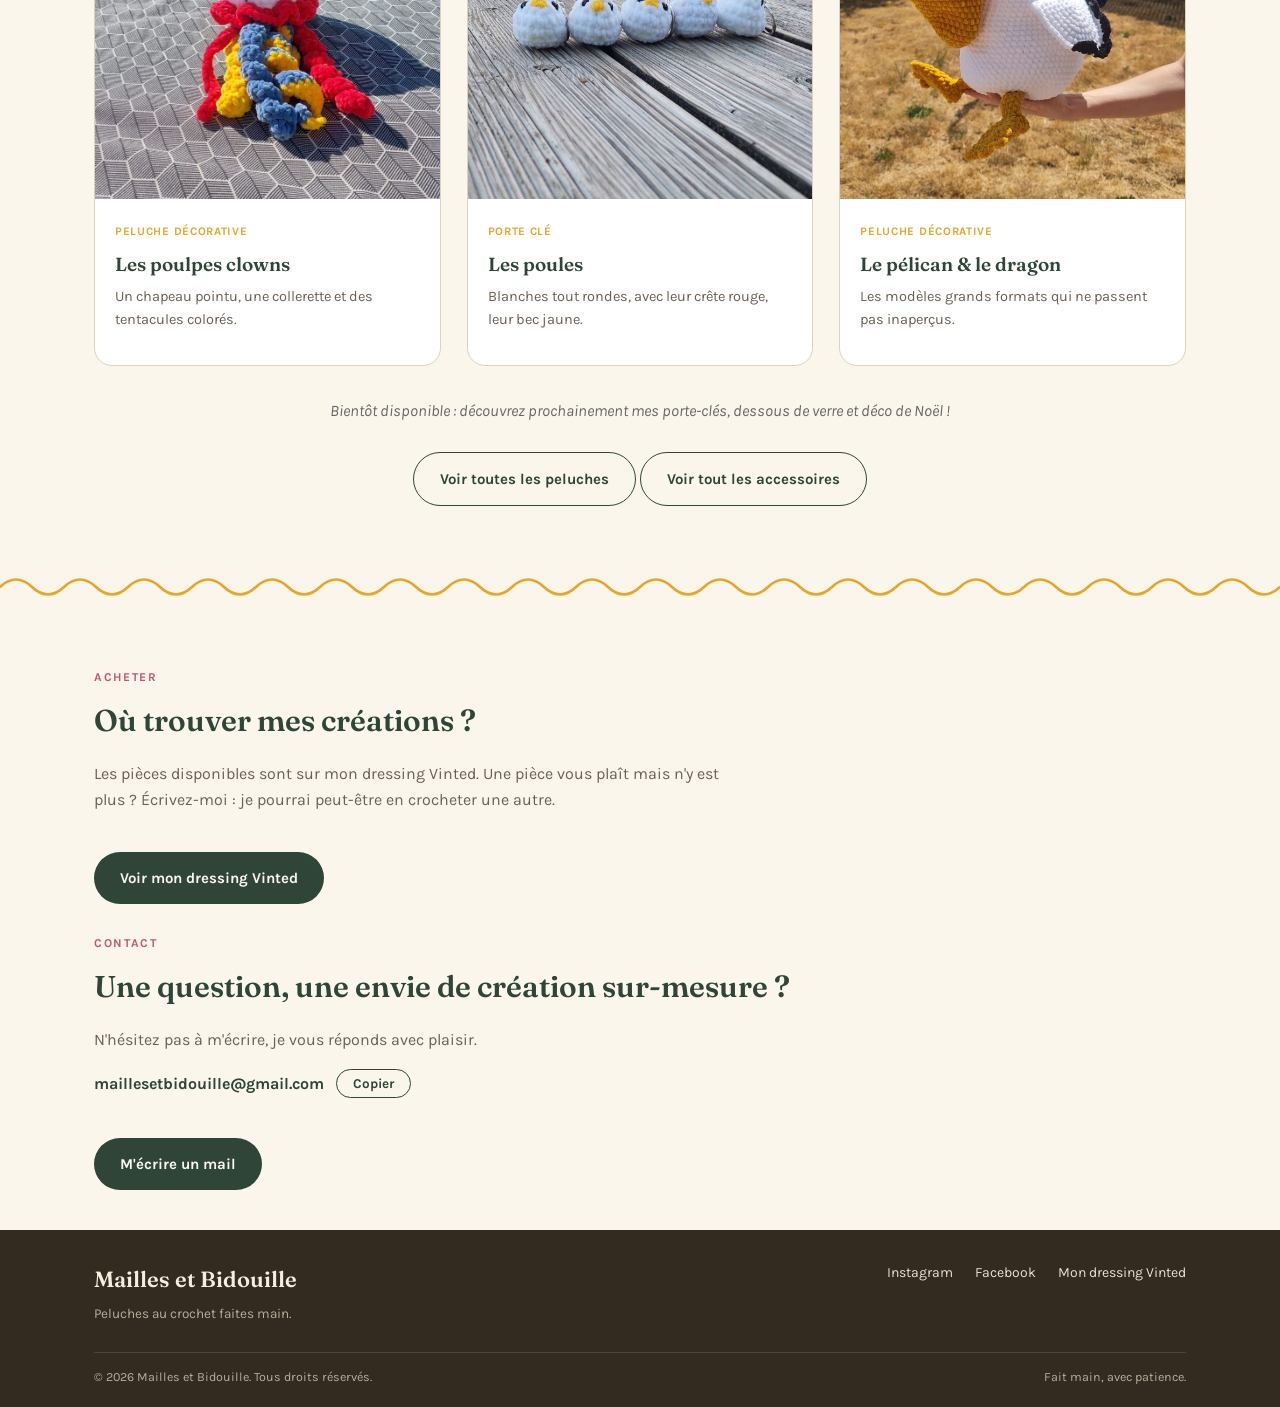
==== commit fd59f850: "Update index.html" ====
--- a/index.html
+++ b/index.html
@@ -147,7 +147,7 @@
       <div class="wrap">
         <div class="section-head">
           <span class="eyebrow">Contact</span>
-          <h2>Une question, une envie de création sur-mesure ?</h2>
+          <h2>Une question, une envie de création sur&#8209;mesure ?</h2>
           <p>N'hésitez pas à m'écrire, je vous réponds avec plaisir.</p>
           <!--<p>maillesetbidouille@gmail.com</p>-->
           <div class="mail-row">
@@ -181,4 +181,4 @@
 
   <script src="script.js"></script>
   </body>
-</html> +</html> 
--- a/style.css
+++ b/style.css
@@ -21,7 +21,21 @@
 
 
 .logo{font-family:'Fraunces',serif;font-weight:600;font-size:22px;color:var(--pine);display:flex;align-items:center;gap:8px;}
-.logo svg{width:26px;height:26px;flex-shrink:0;}
+/* .logo svg{width:26px;height:26px;flex-shrink:0;} */
+
+/* .logo-img{
+  width:44px;
+  height:44px;
+  flex-shrink:0;
+} */
+.logo-img{
+  width:48px;
+  height:48px;
+  flex-shrink:0;
+  border-radius:50%;
+  border:1.5px solid var(--mustard);
+}
+
 nav.links{display:flex;gap:28px;font-size:15px;font-weight:500;align-items:center;}
 nav.links a{position:relative;padding:4px 0;color:var(--ink);}
 nav.links a.active{color:var(--berry);}
@@ -95,6 +109,11 @@
 @media (max-width:560px){ .page-head h1{font-size:30px;} }
 .page-head p{color:var(--ink-soft);font-size:16px;max-width:52ch;margin:14px auto 0;}
 
+/* Permet au titre de la section Contact de s'élargir pour tenir sur une seule ligne */
+#contact .section-head {
+  max-width: 900px; /* Tu peux ajuster cette valeur si besoin */
+}
+
 /* --- about --- */
 .about{background:var(--cream-2);}
 .about .wrap{display:grid;grid-template-columns:0.85fr 1.15fr;gap:48px;align-items:center;}
@@ -267,4 +286,18 @@
 .footer-top p{margin-top:6px !important;}
 .footer-social{margin-top:0;gap:8px 22px;}
 .footer-notice{padding-top:14px;margin:0 0 14px;}
-.footer-bottom{padding-top:14px;}+.footer-bottom{padding-top:14px;}
+
+.detail-credit{font-size:14px;color:var(--ink-soft);margin:0 0 18px;}
+.detail-credit a{text-decoration:underline;}
+.detail-credit a:hover{color:var(--berry);}
+
+
+
+/* --- apparition des blocs au défilement --- */
+@keyframes rise{
+  from{opacity:0;transform:translateY(24px);}
+  to{opacity:1;transform:none;}
+}
+.js-reveal .reveal{opacity:0;}
+.js-reveal .reveal.is-visible{animation:rise .7s ease both;}
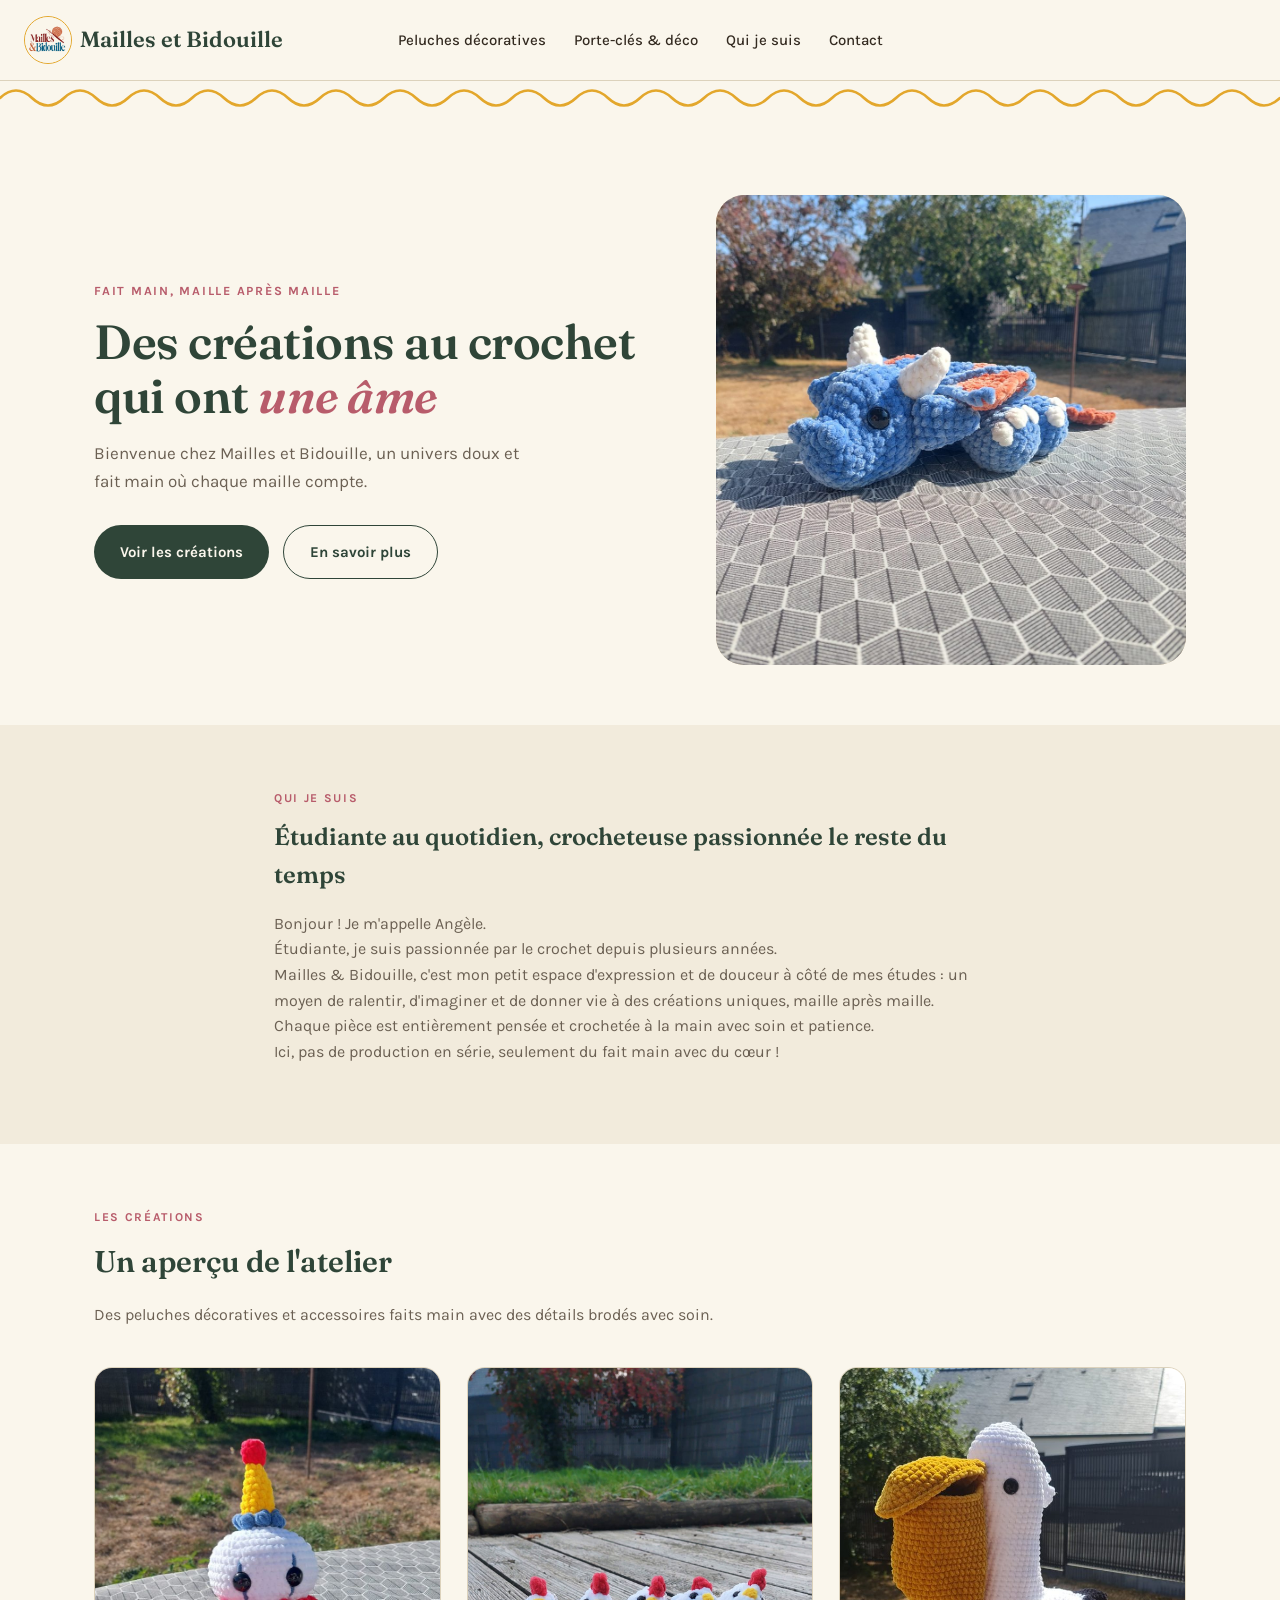
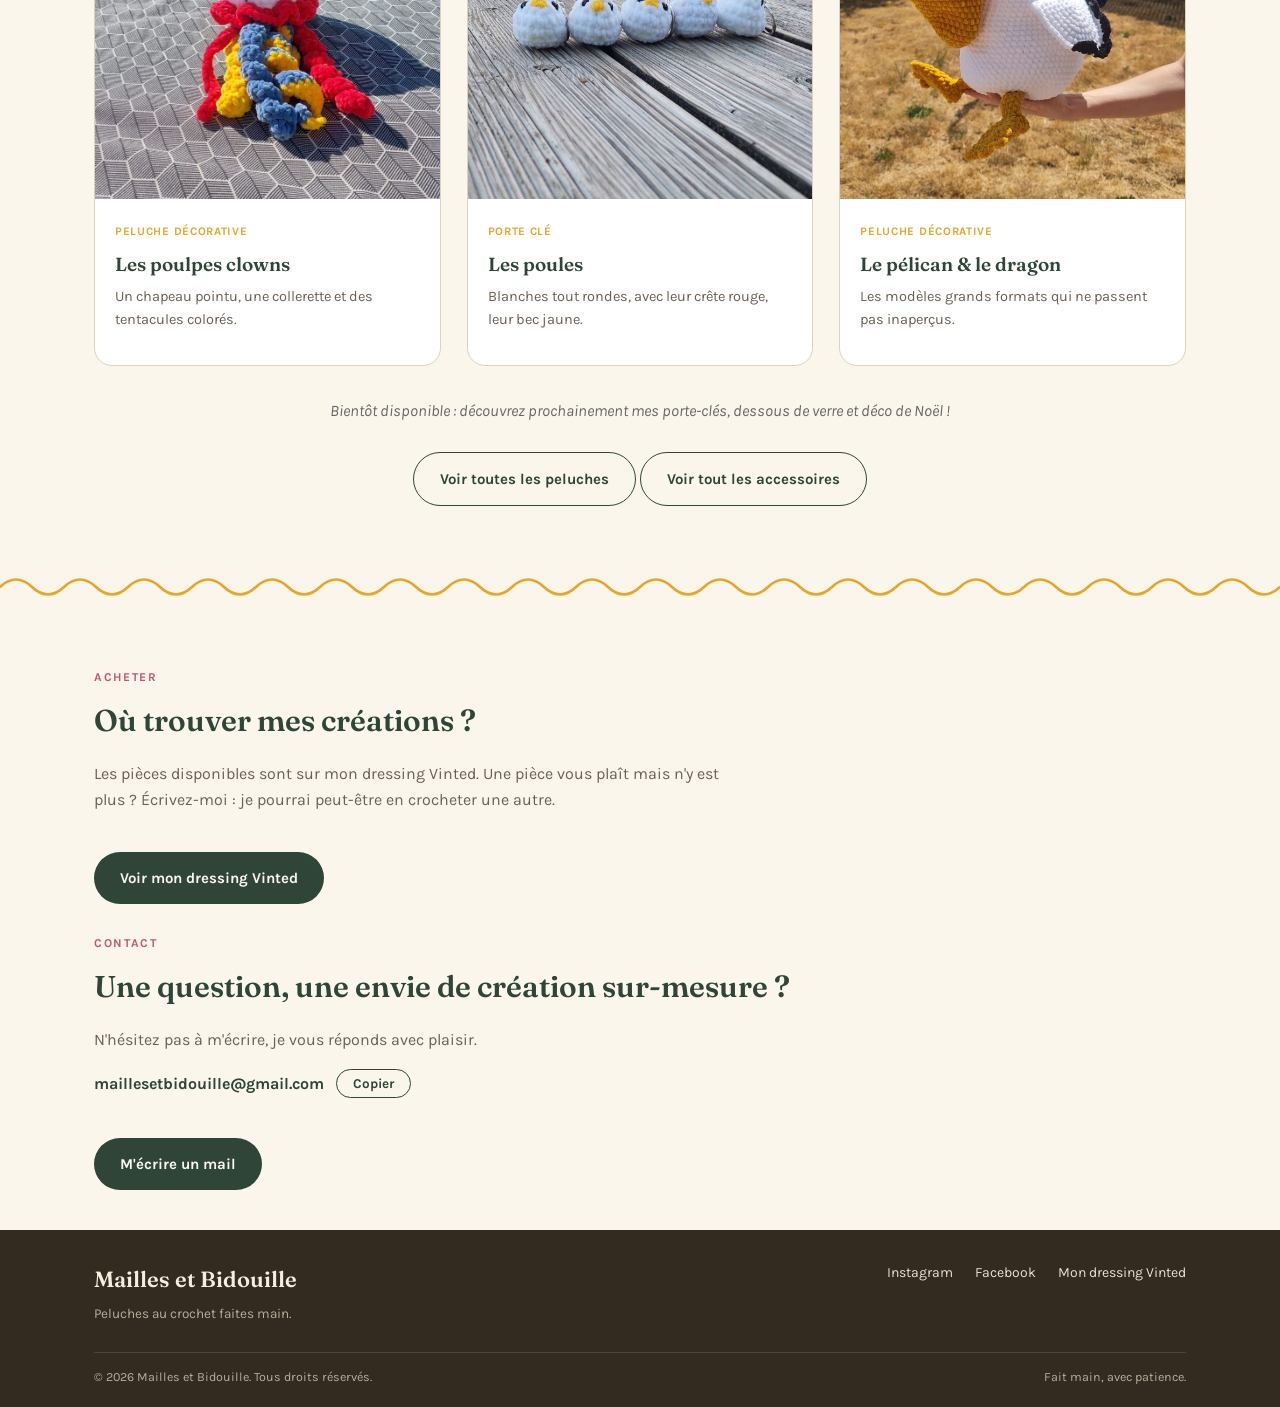
==== commit 9149fa5a: "Update index.html" ====
--- a/index.html
+++ b/index.html
@@ -72,7 +72,7 @@
           <h2>Étudiante au quotidien, crocheteuse passionnée le reste du temps</h2>
           <p>
             Bonjour ! Je m'appelle Angèle. <br>
-            Étudiante, je suis passionnée par le crochet depuis plusieurs années.<br>Mailles et Bidouille, c'est mon petit espace d'expression et de douceur à côté de mes études : un moyen de ralentir, d'imaginer et de donner vie à des créations uniques, maille après maille.<br>
+            Étudiante, je suis passionnée par le crochet depuis plusieurs années.<br>Mailles & Bidouille, c'est mon petit espace d'expression et de douceur à côté de mes études : un moyen de ralentir, d'imaginer et de donner vie à des créations uniques, maille après maille.<br>
             Chaque pièce est entièrement pensée et crochetée à la main avec soin et patience.
             <br>Ici, pas de production en série, seulement du fait main avec du cœur ! 
           </p>
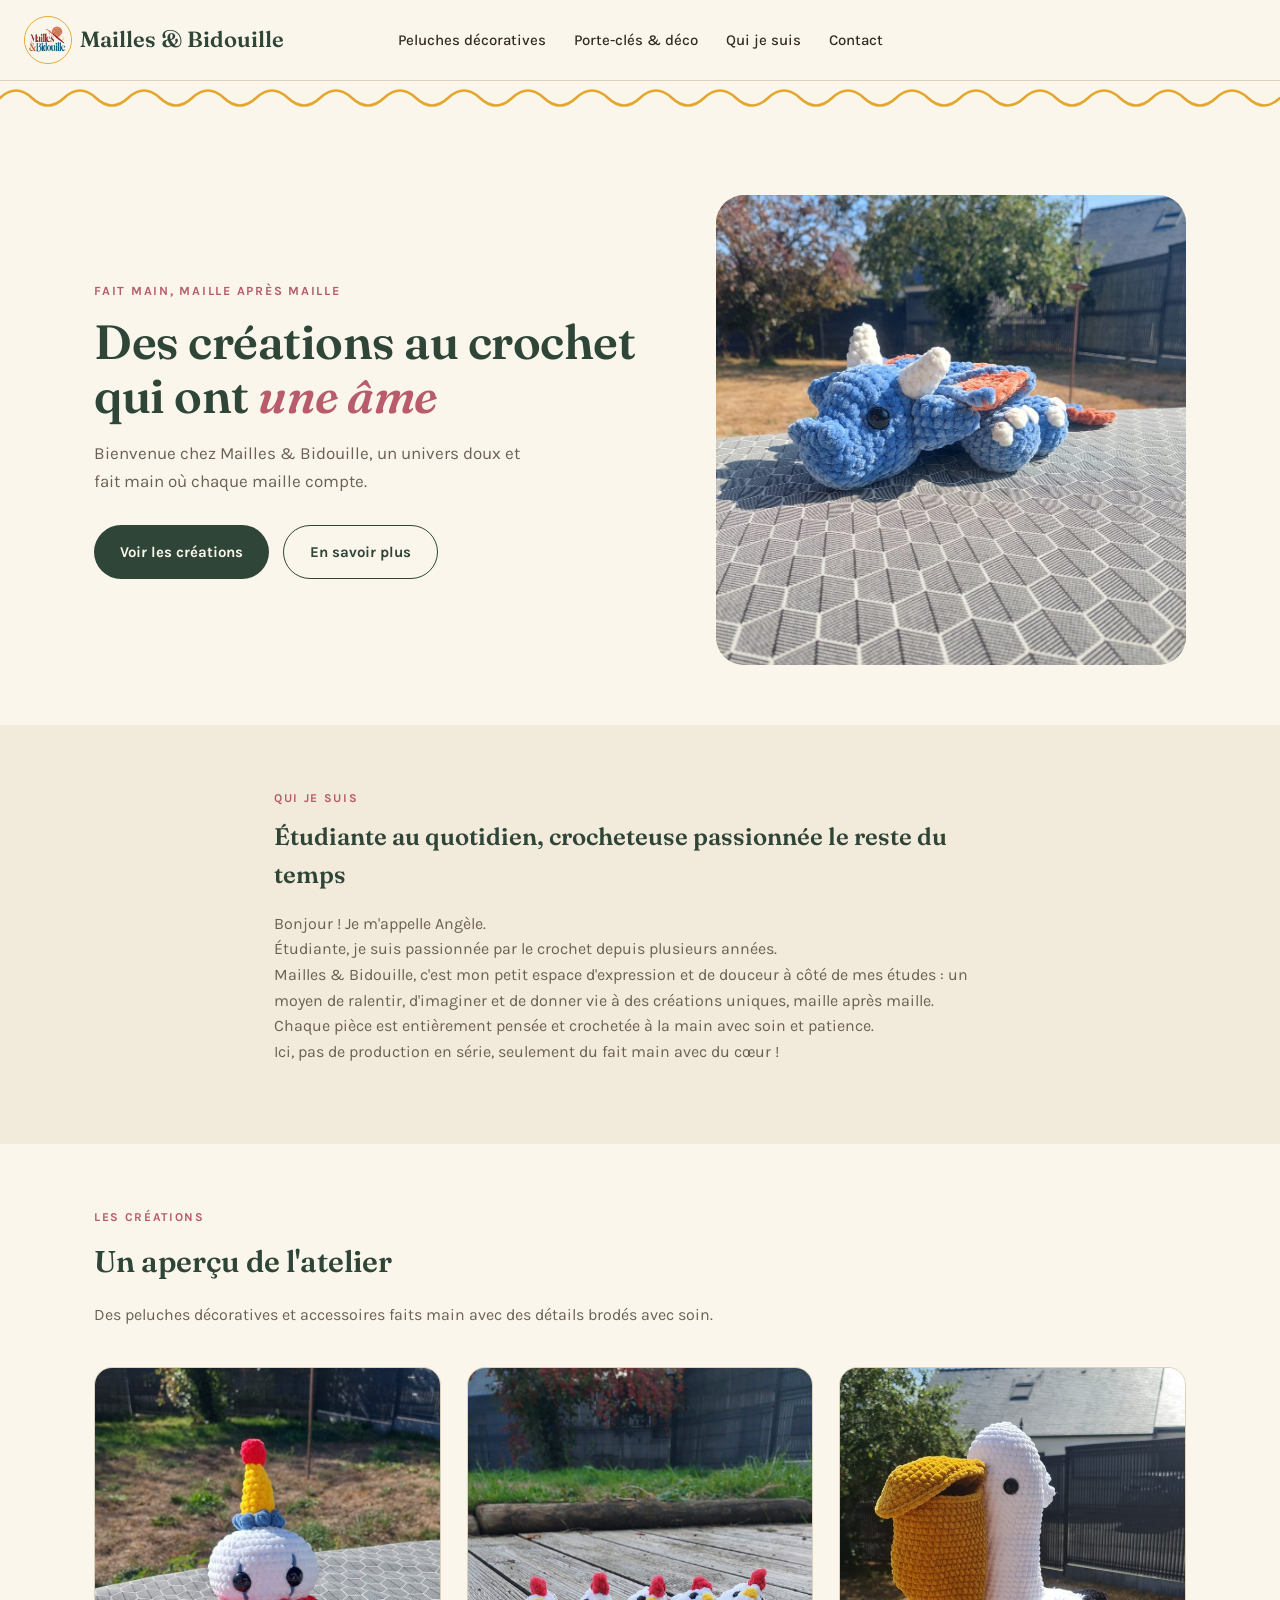
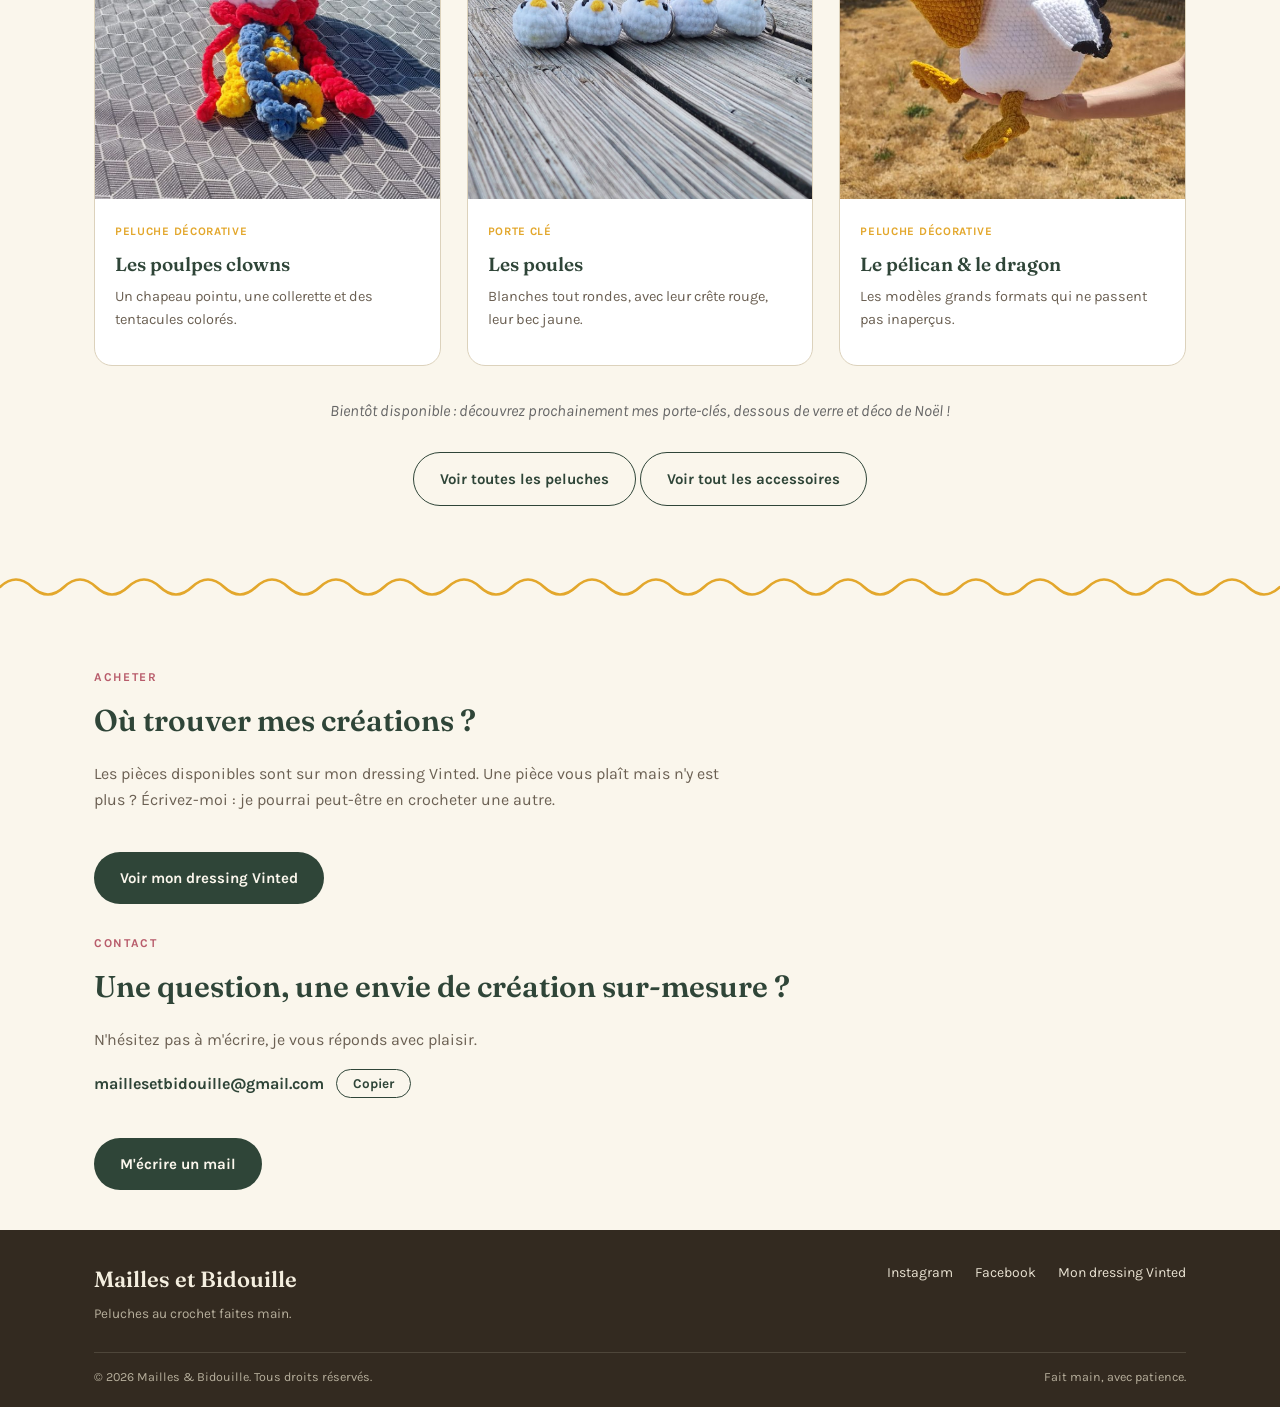
==== commit fe398680: "Update index.html" ====
--- a/index.html
+++ b/index.html
@@ -3,7 +3,7 @@
   <head>
   <meta charset="UTF-8">
   <meta name="viewport" content="width=device-width, initial-scale=1.0">
-  <title>Mailles et Bidouille — Peluches au crochet faites main</title>
+  <title>Mailles & Bidouille - Peluches au crochet faites main</title>
   <meta name="description" content="Mailles et Bidouille : peluches décoratives au crochet, faites main.">
   <link rel="preconnect" href="https://fonts.googleapis.com">
   <link rel="preconnect" href="https://fonts.gstatic.com" crossorigin>
@@ -20,7 +20,7 @@
         <svg viewBox="0 0 24 24" fill="none" xmlns="http://www.w3.org/2000/svg"><circle cx="12" cy="12" r="9" stroke="#E3A72C" stroke-width="1.6"/><path d="M6 12c2-3 4 3 6 0s4-3 6 0" stroke="#2F4538" stroke-width="1.6" stroke-linecap="round"/></svg>
       -->
         <img src="images/logo-rond.png" alt="" class="logo-img">
-        Mailles et Bidouille
+        Mailles & Bidouille
       </a>
       <nav class="links">
         <a href="peluches.html">Peluches décoratives</a>
@@ -50,7 +50,7 @@
         <div>
           <span class="eyebrow">Fait main, maille après maille</span>
           <h1>Des créations au crochet qui ont <em>une âme</em></h1>
-          <p class="lead">Bienvenue chez Mailles et Bidouille, un univers doux et fait main où chaque maille compte.</p>
+          <p class="lead">Bienvenue chez Mailles & Bidouille, un univers doux et fait main où chaque maille compte.</p>
           <div class="hero-actions">
             <a href="#creations" class="btn btn-primary">Voir les créations</a>
             <a href="#atelier" class="btn btn-secondary">En savoir plus</a>
@@ -173,7 +173,7 @@
       </div>
 
       <div class="footer-bottom">
-        <span>© 2026 Mailles et Bidouille. Tous droits réservés.</span>
+        <span>© 2026 Mailles & Bidouille. Tous droits réservés.</span>
         <span>Fait main, avec patience.</span>
       </div>
     </div>
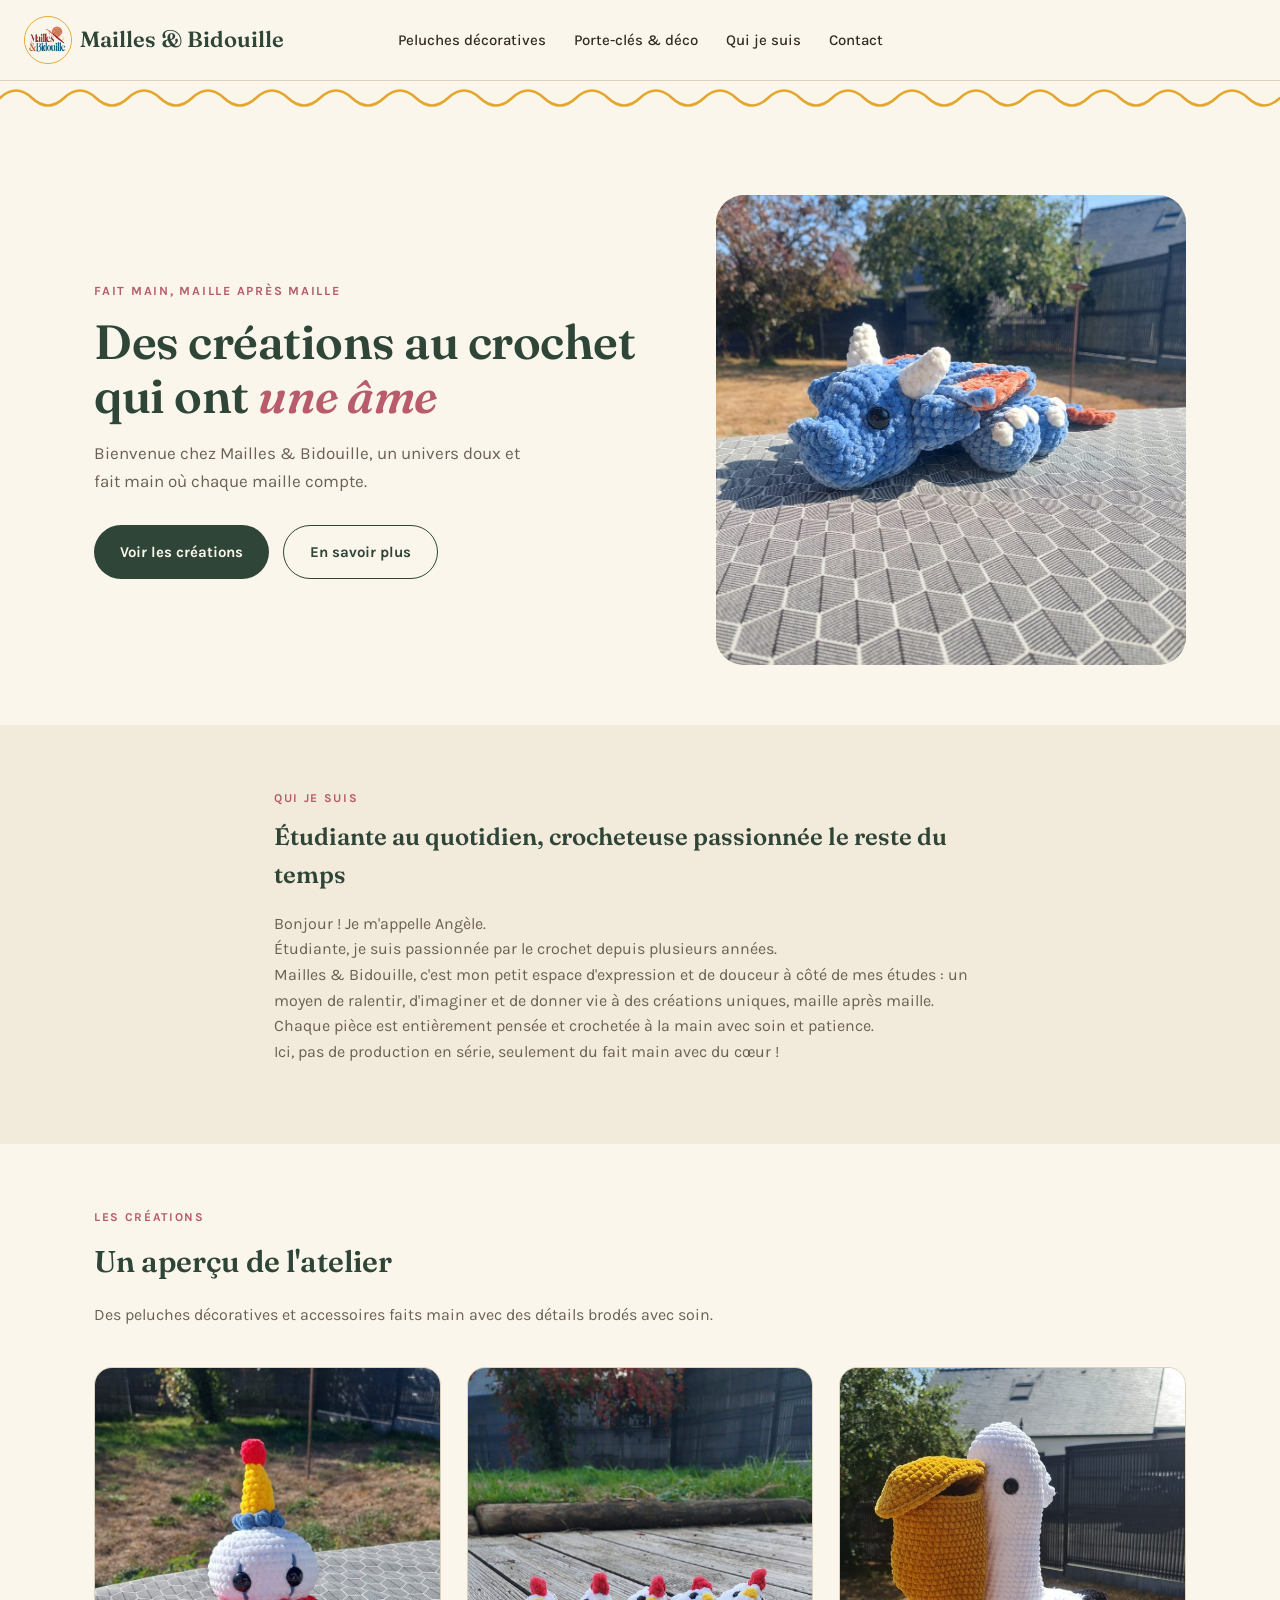
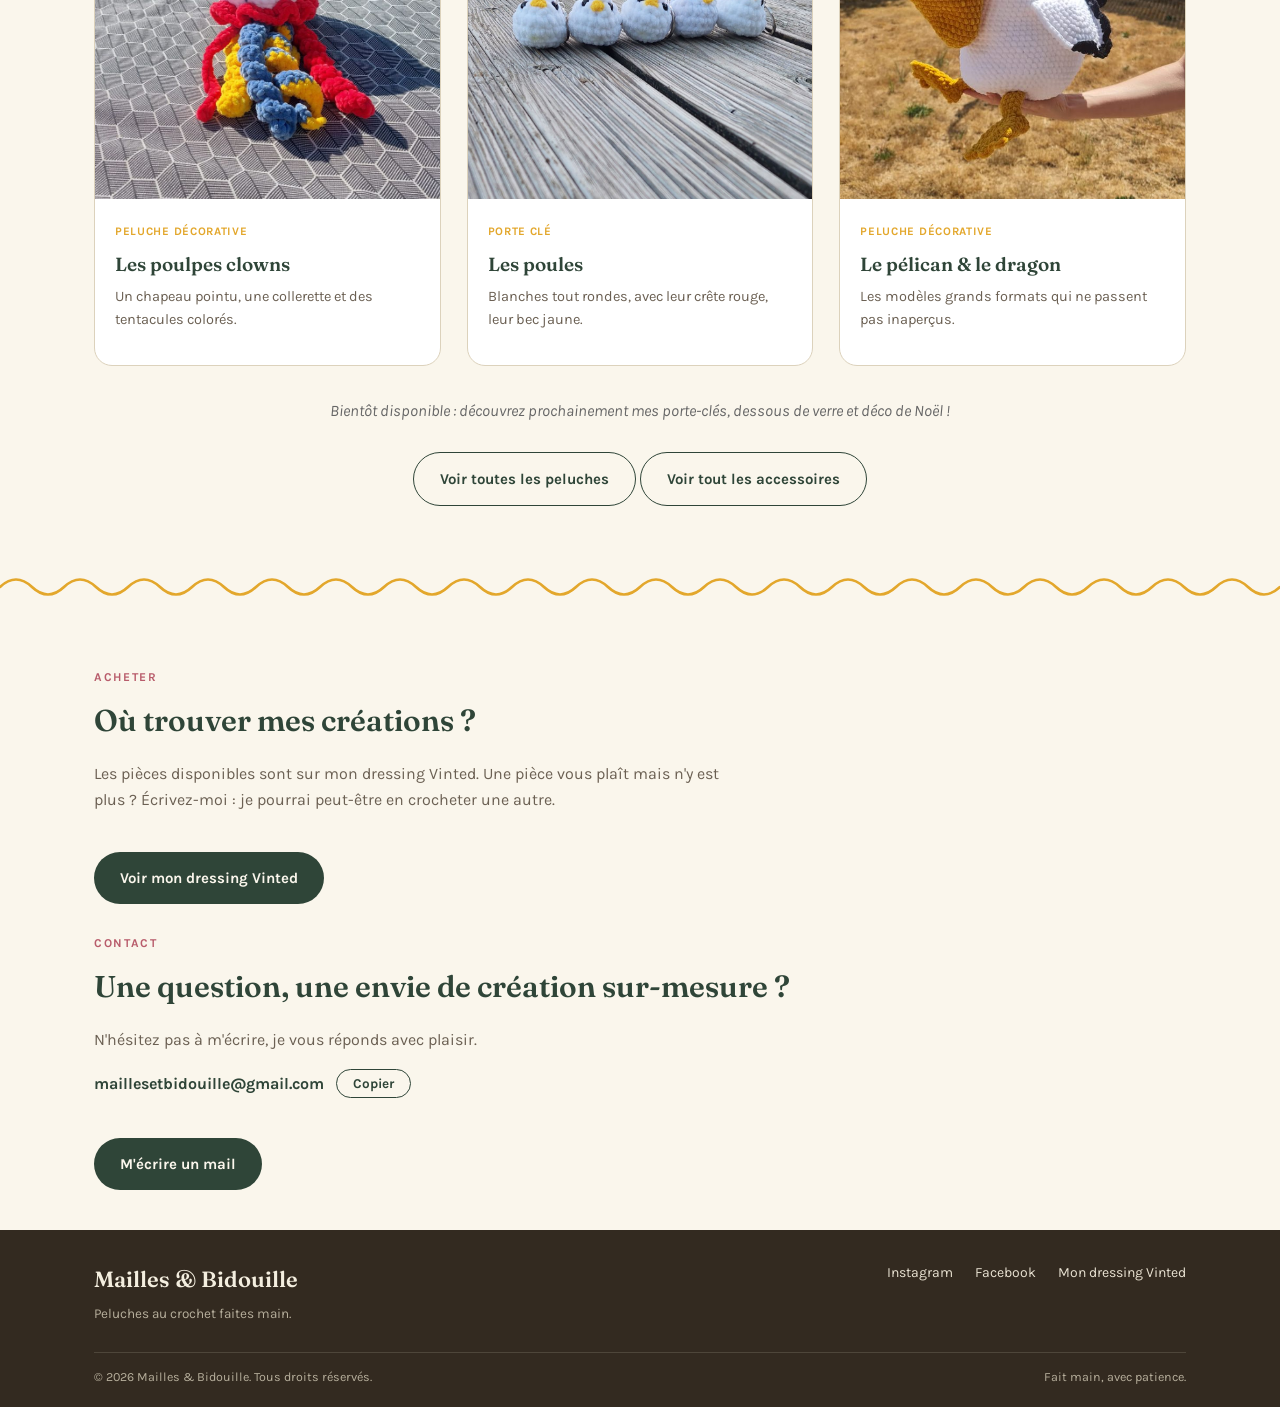
==== commit 1936aff4: "Update index.html" ====
--- a/index.html
+++ b/index.html
@@ -165,7 +165,7 @@
       <div class="footer-top">
         <div>
           <a href="index.html" class="logo">
-            Mailles et Bidouille
+            Mailles & Bidouille
           </a>
           <p style="font-size:13.5px;color:#B7AF9C;margin-top:10px;max-width:34ch;">Peluches au crochet faites main.</p>
         </div>
